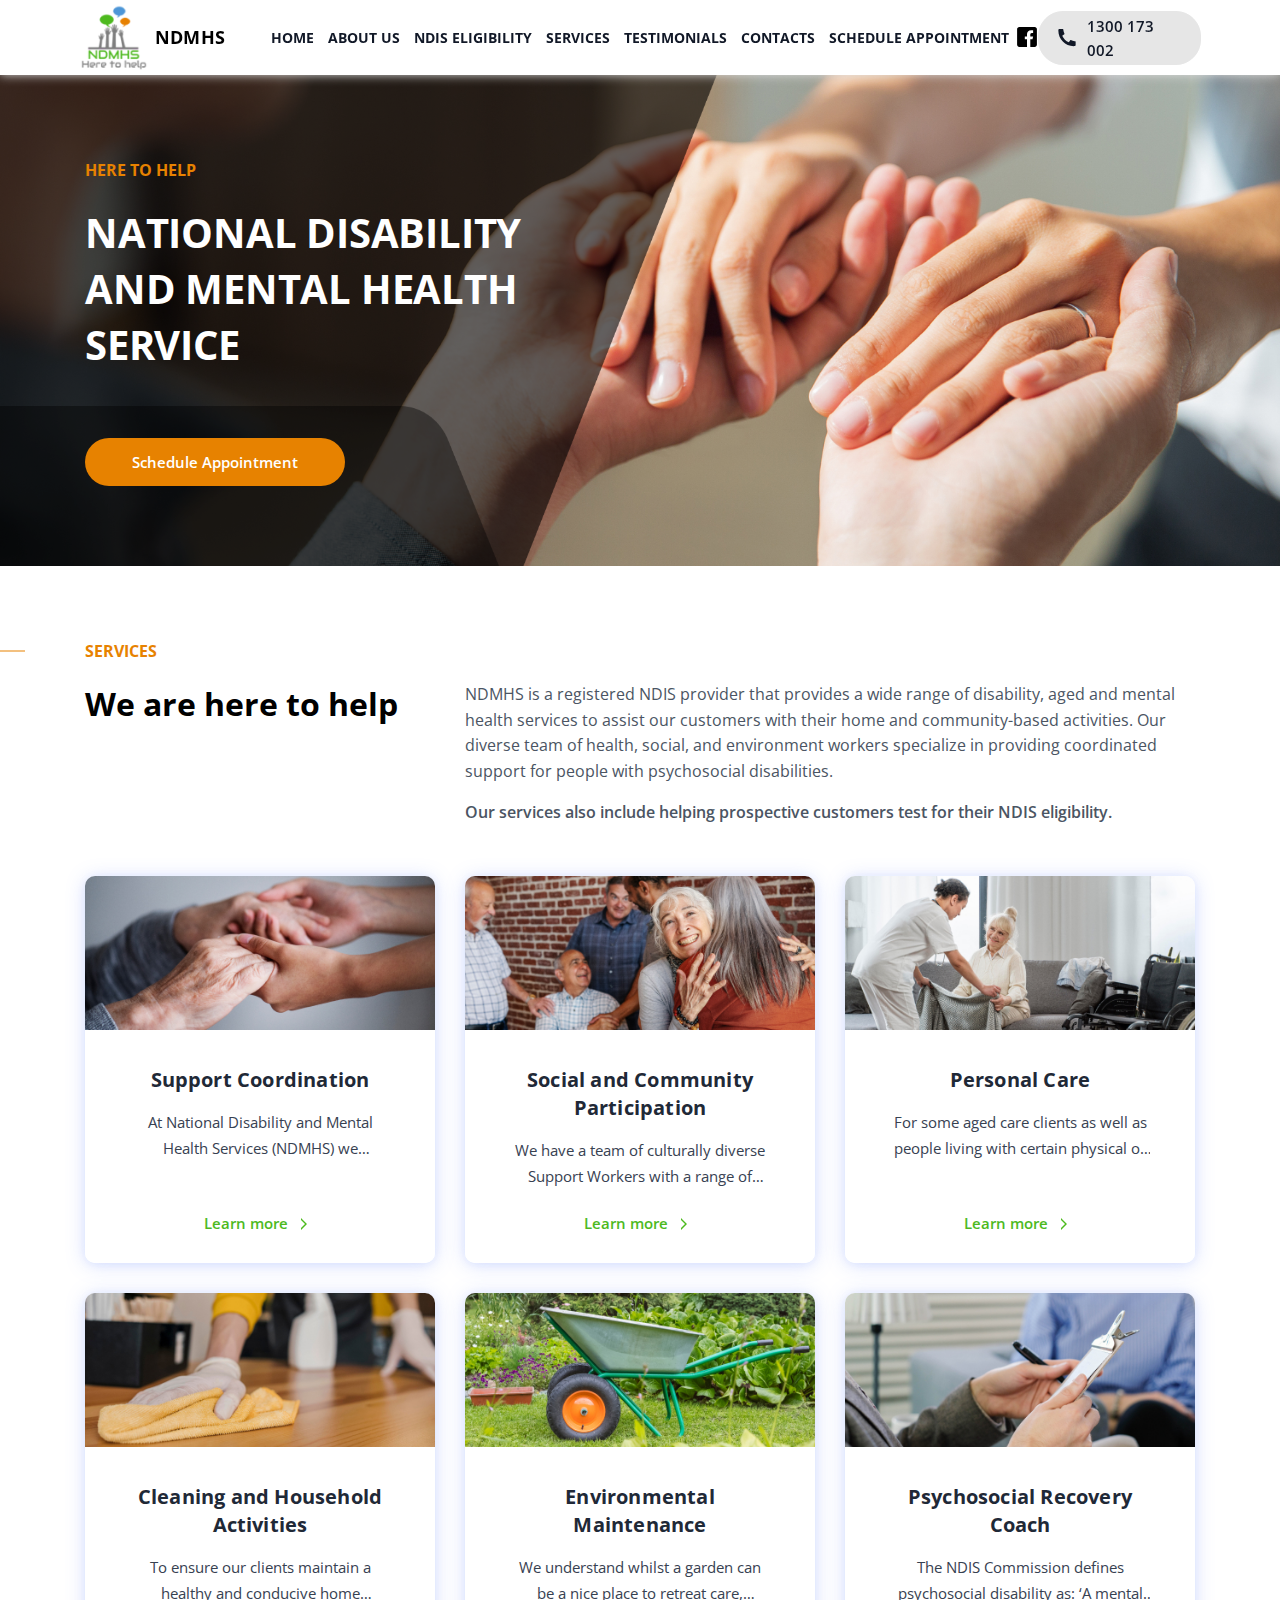
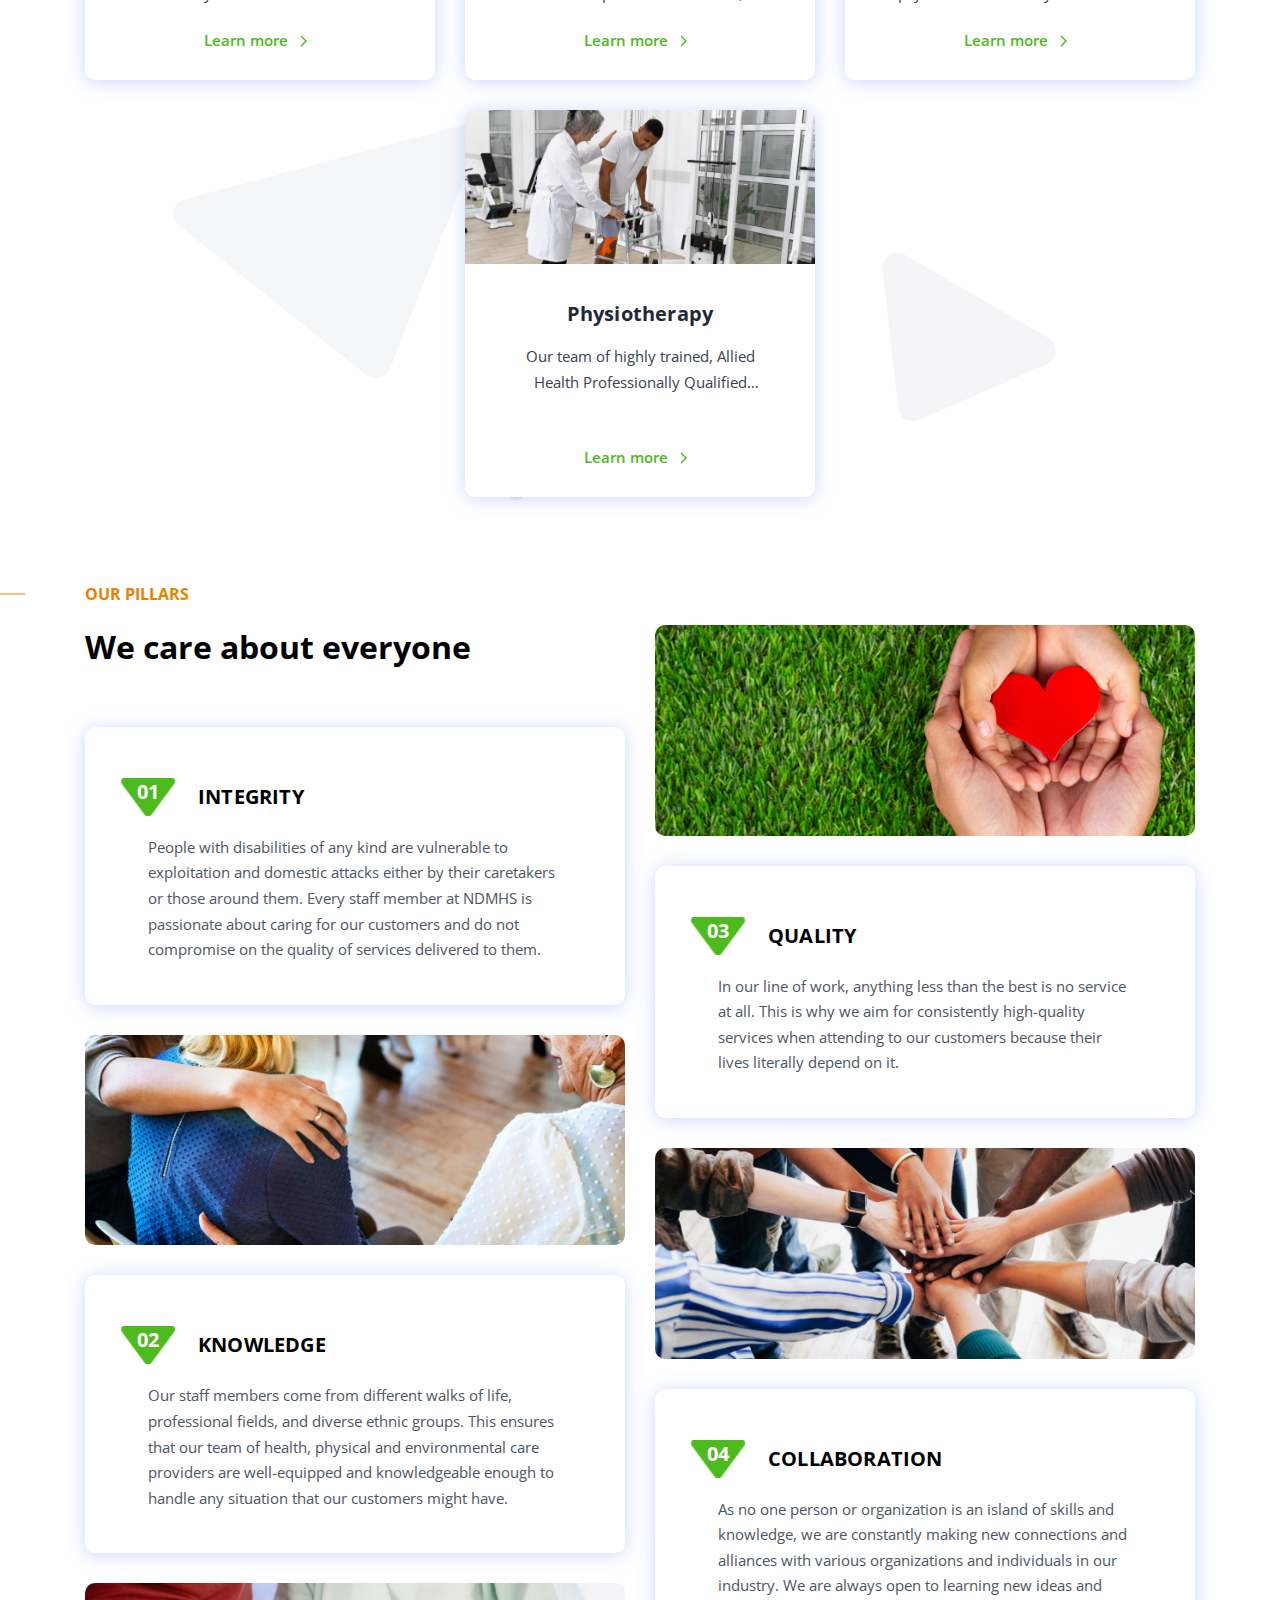
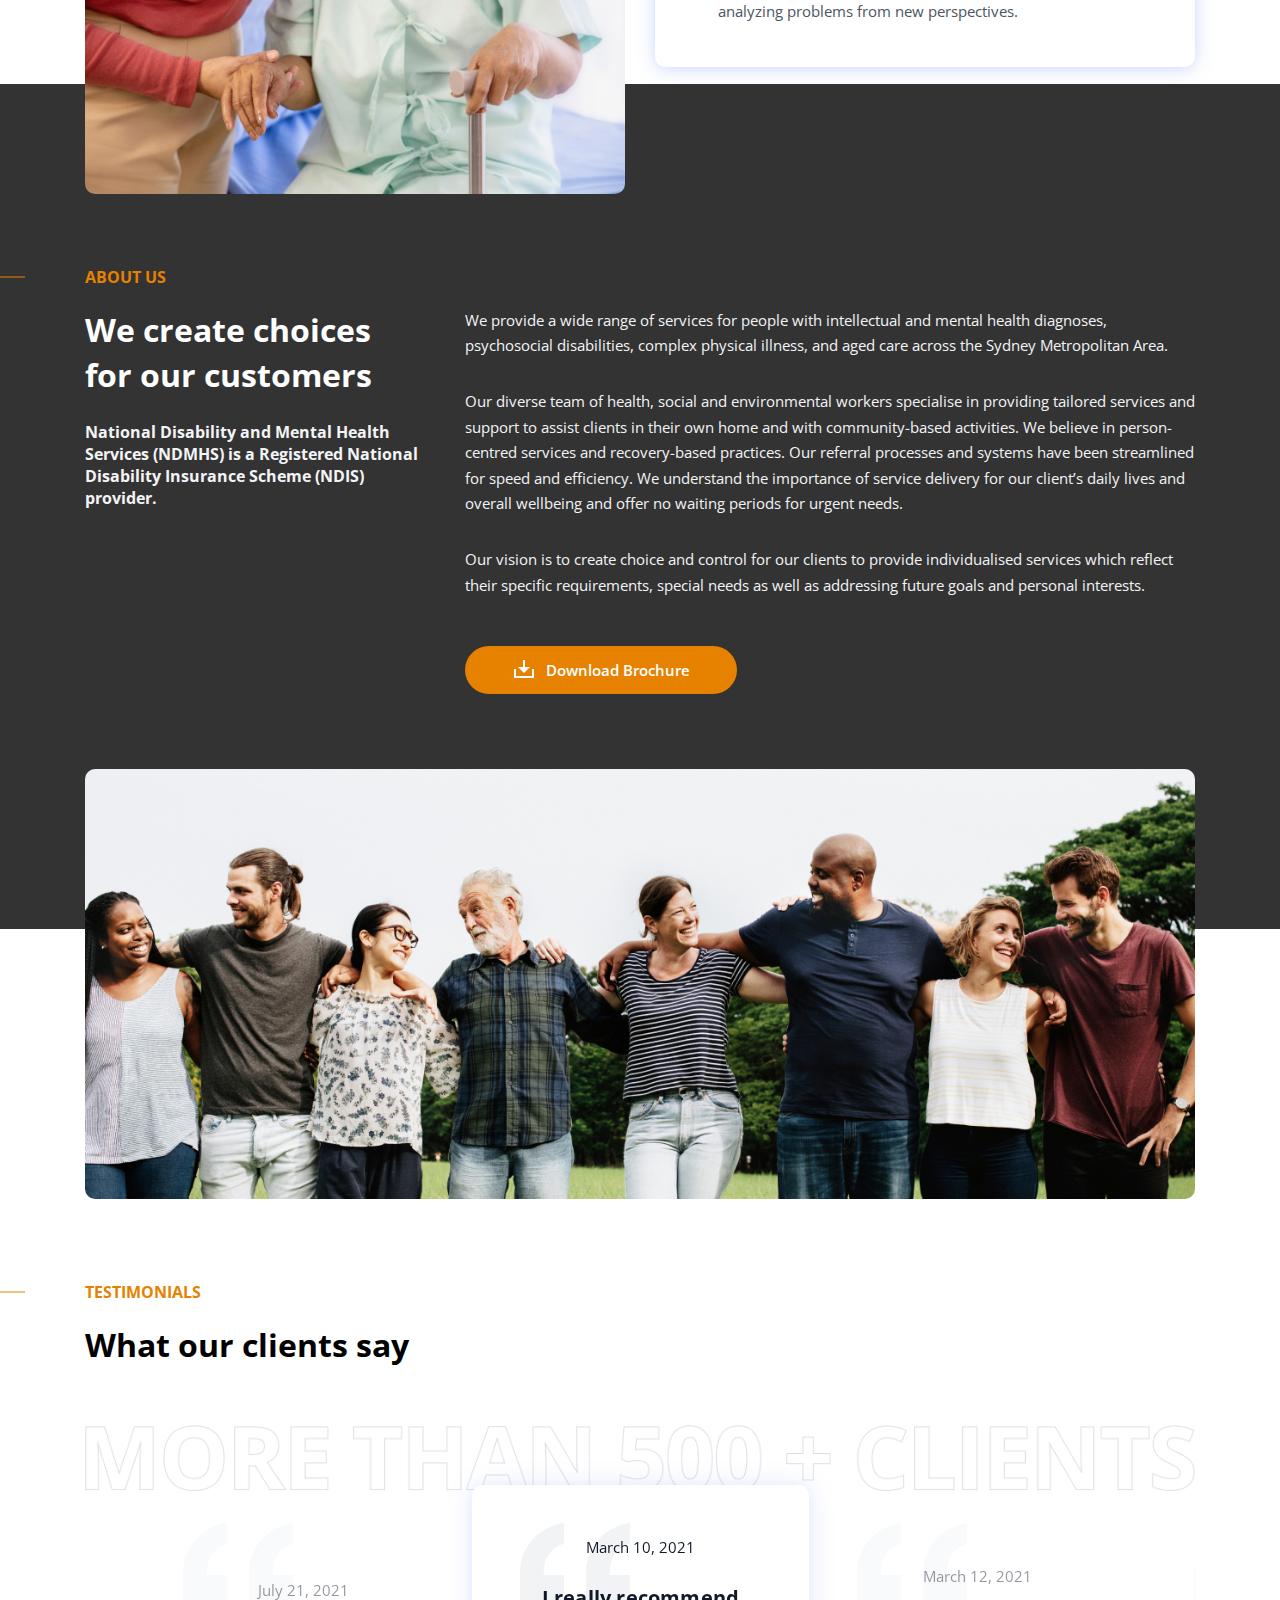
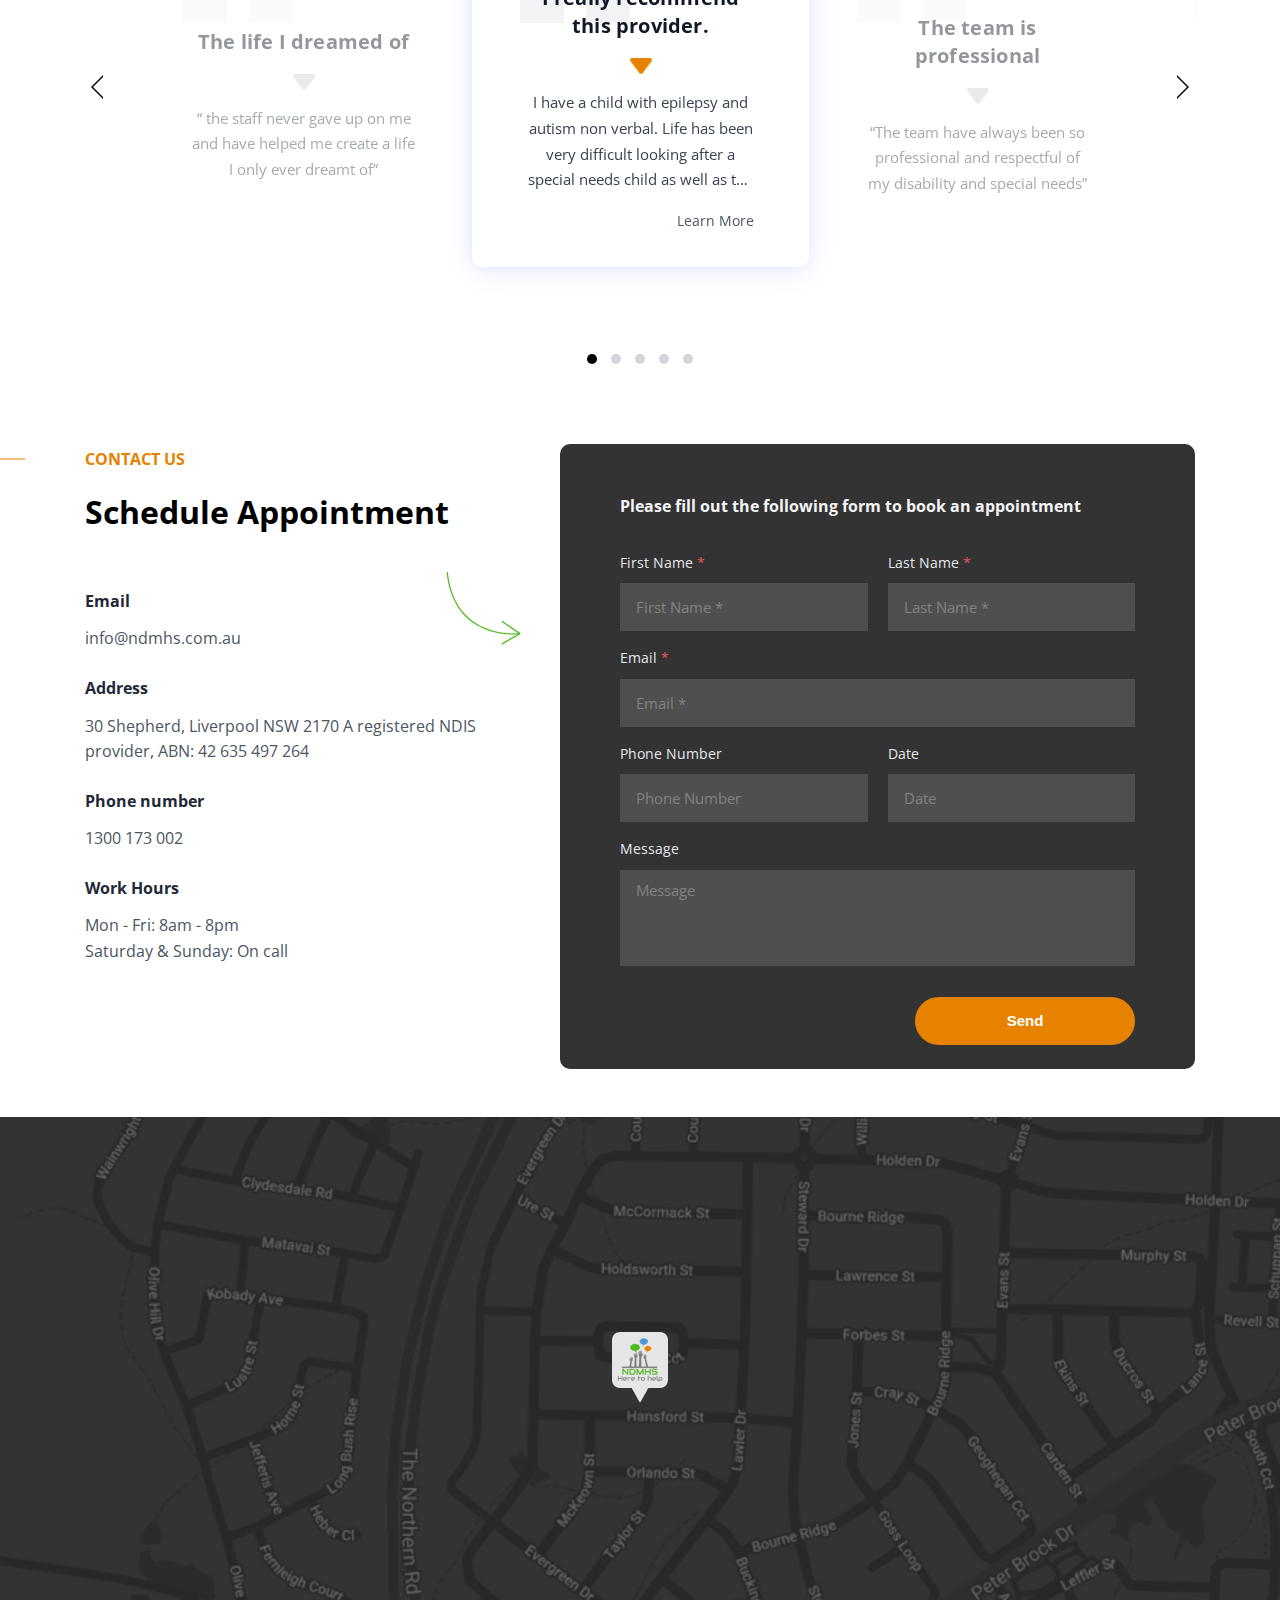
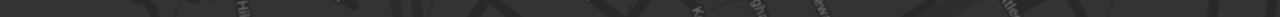
==== index.html @ a3447bc4 "add layout" ====
<!DOCTYPE html>
<html lang="en">

<head>
    <meta charset="UTF-8">
    <meta http-equiv="X-UA-Compatible" content="IE=edge">
    <meta name="viewport" content="width=device-width, initial-scale=1.0">
    <title>Main</title>

    <link rel="stylesheet" href="css/lib/bootstrap-grid.min.css">
    <link rel="stylesheet" href="css/lib/slick.css">
    <link rel="stylesheet" href="css/bundle.css">
</head>

<body>
    <div class="pagewrapper" id="home">
        <header class="header" id="header">
            <div class="header__content">
                <div class="header__logo">
                    <a href="index.html"><img src="img/logo.png" alt="logo">NDMHS</a>
                </div>
                <div class="header__nav">
                    <div class="header__nav-wrapcont">
                        <ul>
                            <li><a href="#home">Home</a></li>
                            <li><a href="#aboutus">About us</a></li>
                            <li class="pagelink"><a href="eligibility.html">NDIS Eligibility</a></li>
                            <li><a href="#services">Services</a></li>
                            <li><a href="#testimonials">Testimonials</a></li>
                            <li><a href="#contacts">Contacts</a></li>
                            <li><a href="#contactform">Schedule Appointment</a></li>
                        </ul>
                        <div class="header__contacts">
                            <a class="header__contacts-fb" href="#" target="_blank"><img src="img/svg/facebook.svg"
                                    alt="facebook"></a>
                            <a class="header__contacts-tel" href="tel:0483044703">
                                0483044703
                            </a>
                        </div>
                    </div>
                </div>
                <div class="header__contacts">
                    <a class="header__contacts-fb" href="https://www.facebook.com/ndmhs.com.au" target="_blank"><img
                            src="img/svg/facebook.svg" alt="facebook"></a>
                    <a class="header__contacts-tel" href="tel:1300173002">
                        1300 173 002
                    </a>
                </div>
                <div class="burger">
                    <img src="img/svg/burger.svg" alt="menu">
                    <img class="hide" src="img/svg/close.svg" alt="menu">
                </div>
            </div>
        </header>

        <main class="main">
            <section class="mainscreen">
                <div class="container">
                    <div class="mainscreen__content">
                        <p class="mainscreen__subtitle">Here to help</p>
                        <h1 class="mainscreen__title">
                            NATIONAL DISABILITY
                            AND MENTAL HEALTH SERVICE
                        </h1>
                        <a href="#contactform" class="orange-btn scrollbtn">Schedule Appointment</a>
                    </div>
                </div>
                <img class="mainscreen__bg" src="img/mainpic.jpg" alt="image">
            </section>

            <section class="services" id="services">
                <div class="container">
                    <p class="section-subtitle">Services</p>
                    <div class="services__header">
                        <div class="row">
                            <div class="col-lg-4">
                                <h3>We are here to help</h3>
                            </div>
                            <div class="col-lg-8">
                                <div class="services__header-descr">
                                    <p>
                                        NDMHS is a registered NDIS provider that provides a wide range of disability,
                                        aged and mental health services to assist our customers with their home and
                                        community-based activities. Our diverse team of health, social, and environment
                                        workers specialize in providing coordinated support for people with psychosocial
                                        disabilities.
                                    </p>
                                    <p>
                                        <b>
                                            Our services also include helping prospective customers test for their NDIS
                                            eligibility.
                                        </b>
                                    </p>
                                </div>
                            </div>
                        </div>
                    </div>
                    <div class="services__body">
                        <div class="row justify-content-center">
                            <div class="col-lg-4 col-md-6">
                                <a href="#">
                                    <div class="services__service servicebox">
                                        <div class="servicebox__img _ibg">
                                            <img src="img/service1.jpg" alt="Support Coordination">
                                        </div>
                                        <div class="servicebox__body">
                                            <div class="servicebox__textblock">
                                                <p class="servicebox__title">Support Coordination</p>
                                                <p class="servicebox__descr">
                                                    At National Disability and Mental Health Services (NDMHS) we
                                                    understand the ...
                                                </p>
                                            </div>
                                            <span class="servicebox__link">Learn more</span>
                                        </div>
                                    </div>
                                </a>
                            </div>
                            <div class="col-lg-4 col-md-6">
                                <a href="#">
                                    <div class="services__service servicebox">
                                        <div class="servicebox__img _ibg">
                                            <img src="img/service2.jpg" alt="Social and Community Participation">
                                        </div>
                                        <div class="servicebox__body">
                                            <div class="servicebox__textblock">
                                                <p class="servicebox__title">Social and Community Participation</p>
                                                <p class="servicebox__descr">
                                                    We have a team of culturally diverse Support Workers with a range of
                                                    professional ...
                                                </p>
                                            </div>
                                            <span class="servicebox__link">Learn more</span>
                                        </div>
                                    </div>
                                </a>
                            </div>
                            <div class="col-lg-4 col-md-6">
                                <a href="#">
                                    <div class="services__service servicebox">
                                        <div class="servicebox__img _ibg">
                                            <img src="img/service4.jpg" alt="Psychosocial Recovery Coach">
                                        </div>
                                        <div class="servicebox__body">
                                            <div class="servicebox__textblock">
                                                <p class="servicebox__title">Personal Care</p>
                                                <p class="servicebox__descr">
                                                    For some aged care clients as well as people living with certain
                                                    physical or mental ...
                                                </p>
                                            </div>
                                            <span class="servicebox__link">Learn more</span>
                                        </div>
                                    </div>
                                </a>
                            </div>
                            <div class="col-lg-4 col-md-6">
                                <a href="#">
                                    <div class="services__service servicebox">
                                        <div class="servicebox__img _ibg">
                                            <img src="img/service5.jpg" alt="Personal Care">
                                        </div>
                                        <div class="servicebox__body">
                                            <div class="servicebox__textblock">
                                                <p class="servicebox__title">Cleaning and Household Activities</p>
                                                <p class="servicebox__descr">
                                                    To ensure our clients maintain a healthy and conducive home
                                                    environment, our team of ...
                                                </p>
                                            </div>
                                            <span class="servicebox__link">Learn more</span>
                                        </div>
                                    </div>
                                </a>
                            </div>
                            <div class="col-lg-4 col-md-6">
                                <a href="#">
                                    <div class="services__service servicebox">
                                        <div class="servicebox__img _ibg">
                                            <img src="img/service6.jpg" alt="Cleaning and Household Activities">
                                        </div>
                                        <div class="servicebox__body">
                                            <div class="servicebox__textblock">
                                                <p class="servicebox__title">Environmental Maintenance</p>
                                                <p class="servicebox__descr">
                                                    We understand whilst a garden can be a nice place to retreat care,
                                                    maintenance and ...
                                                </p>
                                            </div>
                                            <span class="servicebox__link">Learn more</span>
                                        </div>
                                    </div>
                                </a>
                            </div>
                            <div class="col-lg-4 col-md-6">
                                <a href="#">
                                    <div class="services__service servicebox">
                                        <div class="servicebox__img _ibg">
                                            <img src="img/service3.jpg" alt="Environmental Maintenance">
                                        </div>
                                        <div class="servicebox__body">
                                            <div class="servicebox__textblock">
                                                <p class="servicebox__title">Psychosocial Recovery Coach</p>
                                                <p class="servicebox__descr">
                                                    The NDIS Commission defines psychosocial disability as: ‘A mental
                                                    health issue that ...
                                                </p>
                                            </div>
                                            <span class="servicebox__link">Learn more</span>
                                        </div>
                                    </div>
                                </a>
                            </div>
                            <div class="col-lg-4 col-md-6">
                                <a href="#">
                                    <div class="services__service servicebox">
                                        <div class="servicebox__img _ibg">
                                            <img src="img/service7.jpg" alt="Environmental Maintenance">
                                        </div>
                                        <div class="servicebox__body">
                                            <div class="servicebox__textblock">
                                                <p class="servicebox__title">Physiotherapy</p>
                                                <p class="servicebox__descr">
                                                    Our team of highly trained, Allied Health Professionally Qualified
                                                    Physiotherapists...
                                                </p>
                                            </div>
                                            <span class="servicebox__link">Learn more</span>
                                        </div>
                                    </div>
                                </a>
                            </div>
                        </div>
                    </div>
                </div>
            </section>

            <section class="pillars">
                <div class="container">
                    <p class="section-subtitle">Our Pillars</p>
                    <div class="row">
                        <div class="col-lg-6">

                            <h3>We care about everyone</h3>

                            <div class="pillars__block pillarbox">
                                <div class="pillarbox__descr">
                                    <p class="title"><span>01</span> Integrity</p>
                                    <p class="descr">
                                        People with disabilities of any kind are vulnerable to exploitation and domestic
                                        attacks either by their caretakers or those around them. Every staff member at
                                        NDMHS is passionate about caring for our customers and do not compromise on the
                                        quality of services delivered to them.
                                    </p>
                                </div>
                                <div class="pillarbox__img _ibg">
                                    <img src="img/pillar1.jpg" alt="Integrity">
                                </div>
                            </div>
                            <div class="pillars__block pillarbox">
                                <div class="pillarbox__descr">
                                    <p class="title"><span>02</span> Knowledge</p>
                                    <p class="descr">
                                        Our staff members come from different walks of life, professional fields, and
                                        diverse ethnic groups. This ensures that our team of health, physical and
                                        environmental care providers are well-equipped and knowledgeable enough to
                                        handle any situation that our customers might have.
                                    </p>
                                </div>
                                <div class="pillarbox__img _ibg">
                                    <img src="img/pillar2.jpg" alt="Knowledge">
                                </div>
                            </div>
                        </div>
                        <div class="col-lg-6 reversecol">
                            <div class="pillars__block pillarbox">
                                <div class="pillarbox__descr">
                                    <p class="title"><span>03</span> Quality</p>
                                    <p class="descr">
                                        In our line of work, anything less than the best is no service at all. This is
                                        why we aim for consistently high-quality services when attending to our
                                        customers because their lives literally depend on it.
                                    </p>
                                </div>
                                <div class="pillarbox__img _ibg">
                                    <img src="img/pillar3.jpg" alt="Quality">
                                </div>
                            </div>
                            <div class="pillars__block pillarbox">
                                <div class="pillarbox__descr">
                                    <p class="title"><span>04</span> Collaboration</p>
                                    <p class="descr">
                                        As no one person or organization is an island of skills and knowledge, we are
                                        constantly making new connections and alliances with various organizations and
                                        individuals in our industry. We are always open to learning new ideas and
                                        analyzing problems from new perspectives.
                                    </p>
                                </div>
                                <div class="pillarbox__img _ibg">
                                    <img src="img/pillar4.jpg" alt="Collaboration">
                                </div>
                            </div>
                        </div>
                    </div>
                </div>
            </section>

            <section class="aboutus" id="aboutus">
                <div class="container">
                    <p class="section-subtitle">About Us</p>
                    <div class="row">
                        <div class="col-lg-4 col-md-5">
                            <h3>We create choices<br>
                                for our customers</h3>
                            <div class="aboutus__descr">
                                <p>
                                    National Disability and Mental Health Services (NDMHS) is a Registered National
                                    Disability Insurance Scheme (NDIS) provider.
                                </p>
                            </div>
                        </div>
                        <div class="col-lg-8 col-md-7">
                            <div class="aboutus__content">
                                <p>
                                    We provide a wide range of services for people with intellectual and mental health
                                    diagnoses, psychosocial disabilities, complex physical illness, and aged care across
                                    the Sydney Metropolitan Area.
                                </p>
                                <p>
                                    Our diverse team of health, social and environmental workers specialise in providing
                                    tailored services and support to assist clients in their own home and with
                                    community-based activities. We believe in person-centred services and recovery-based
                                    practices. Our referral processes and systems have been streamlined for speed and
                                    efficiency. We understand the importance of service delivery for our client’s daily
                                    lives and overall wellbeing and offer no waiting periods for urgent needs.
                                </p>
                                <p>
                                    Our vision is to create choice and control for our clients to provide individualised
                                    services which reflect their specific requirements, special needs as well as
                                    addressing future goals and personal interests.
                                </p>
                            </div>
                            <a href="file/NDMHS-BROCHURE-V-1.2.pdf" download="" class="aboutus__link orange-btn">
                                <img src="img/svg/download.svg" alt="download">
                                Download Brochure
                            </a>
                        </div>
                    </div>
                </div>
            </section>

            <div class="imgpage">
                <div class="container">
                    <img src="img/team.jpg" alt="img">
                </div>
            </div>

            <section class="testimonials" id="testimonials">
                <div class="container">
                    <p class="section-subtitle">Testimonials</p>
                    <h3>What our clients say</h3>
                    <div class="testimonials-sliderwrapp">
                        <div class="testimonials-slider">
                            <div>
                                <div class="testimonials__slide" data-target="testim1">
                                    <div class="testimonials__slide-wrap">
                                        <p class="testimonials__slide-date">March 10, 2021</p>
                                        <p class="testimonials__slide-title">I really recommend this provider.</p>
                                        <div class="descrwrap">
                                            <p class="descr">
                                                I have a child with epilepsy and autism non verbal. Life has been very
                                                difficult looking after a special needs child as well as the family and
                                                managing NDIS until I got help from S***** who became my coordinator. He
                                                has been my coordinator for a year now and has been a great help
                                                liaising with NDIS listening in and giving feedback for a new plan,
                                                planning my budget and ordering nappies every fortnight. Since lockdown
                                                my daughter has been stuck at home screaming a lot. S***** has also
                                                helped my daughter get IPad so that she can do some home learning. If I
                                                have any problems all I have to do is call S***** and he will take over
                                                to fix any problems that comes across. I really recommend this provider.
                                                They will go above and beyond to help you and your family.
                                            </p>
                                            <p class="learnmorespan"><span>Learn More</span></p>
                                        </div>
                                    </div>
                                </div>
                            </div>
                            <div>
                                <div class="testimonials__slide">
                                    <div class="testimonials__slide-wrap">
                                        <p class="testimonials__slide-date">March 12, 2021</p>
                                        <p class="testimonials__slide-title">The team is professional</p>
                                        <div class="descrwrap">
                                            <p class="descr">
                                                “The team have always been so professional and respectful of my
                                                disability
                                                and
                                                special needs”
                                            </p>
                                        </div>
                                    </div>
                                </div>
                            </div>

                            <div>
                                <div class="testimonials__slide">
                                    <div class="testimonials__slide-wrap">
                                        <p class="testimonials__slide-date">April 11, 2021</p>
                                        <p class="testimonials__slide-title">They gave me choice in the services</p>
                                        <div class="descrwrap">
                                            <p class="descr">
                                                “They gave me choice in the services I received and asked what I wanted
                                                rather than telling me what I needed…”
                                            </p>
                                        </div>
                                    </div>
                                </div>
                            </div>
                            <div>
                                <div class="testimonials__slide">
                                    <div class="testimonials__slide-wrap">
                                        <p class="testimonials__slide-date">April 16, 2021</p>
                                        <p class="testimonials__slide-title">Professionalism at its best</p>
                                        <div class="descrwrap">
                                            <p class="descr">
                                                1.Professionalism at its best.<br>
                                                2 Support Co-ordinators are very kind, and care about offering the right
                                                needs of the client.<br>
                                                3. Exceptional Communication skills, along with a great sense of humour.
                                            </p>
                                        </div>
                                    </div>
                                </div>
                            </div>
                            <div>
                                <div class="testimonials__slide">
                                    <div class="testimonials__slide-wrap">
                                        <p class="testimonials__slide-date">July 21, 2021</p>
                                        <p class="testimonials__slide-title">The life I dreamed of</p>
                                        <div class="descrwrap">
                                            <p class="descr">
                                                “ the staff never gave up on me and have helped me create a life I only
                                                ever
                                                dreamt of”

                                            </p>
                                        </div>
                                    </div>
                                </div>
                            </div>
                        </div>
                    </div>
                </div>
            </section>

            <section class="contactus" id="contacts">
                <div class="container">
                    <div class="row">
                        <div class="col-lg-5">
                            <p class="section-subtitle">Contact Us</p>
                            <h3>Schedule Appointment</h3>
                            <div class="contactus__info info-contacts">
                                <div class="info-contacts__box">
                                    <p class="title">Email</p>
                                    <div class="descr">
                                        <a href="mailto:info@ndmhs.com.au">info@ndmhs.com.au</a>
                                    </div>
                                </div>
                                <div class="info-contacts__box">
                                    <p class="title">Address</p>
                                    <div class="descr">
                                        <p>
                                            30 Shepherd, Liverpool NSW 2170
                                            A registered NDIS provider, ABN: 42 635 497 264
                                        </p>
                                    </div>
                                </div>
                                <div class="info-contacts__box">
                                    <p class="title">Phone number</p>
                                    <div class="descr">
                                        <a href="tel:1300173002">1300 173 002</a>
                                    </div>
                                </div>
                                <div class="info-contacts__box">
                                    <p class="title">Work Hours</p>
                                    <div class="descr">
                                        <ul>
                                            <li>Mon - Fri: 8am - 8pm</li>
                                            <li>Saturday & Sunday: On call</li>
                                        </ul>
                                    </div>
                                </div>
                            </div>
                        </div>
                        <div class="col-lg-7">
                            <form action="#" class="contactus__form form-contact" id="contactform">
                                <p>Please fill out the following form to book an appointment</p>
                                <div class="form-contact__inpfield">
                                    <div class="form-contact__inputbox">
                                        <label for="fname">First Name <span>*</span></label>
                                        <input type="text" placeholder="First Name *" id="fname">
                                    </div>
                                    <div class="form-contact__inputbox">
                                        <label for="lname">Last Name <span>*</span></label>
                                        <input type="text" placeholder="Last Name *" id="lname">
                                    </div>
                                </div>
                                <div class="form-contact__inpfield">
                                    <div class="form-contact__inputbox">
                                        <label for="email">Email <span>*</span></label>
                                        <input type="email" placeholder="Email *" id="email">
                                    </div>
                                </div>
                                <div class="form-contact__inpfield">
                                    <div class="form-contact__inputbox">
                                        <label for="tel">Phone Number</label>
                                        <input type="text" placeholder="Phone Number" id="tel">
                                    </div>
                                    <div class="form-contact__inputbox">
                                        <label for="date">Date</label>
                                        <input type="text" placeholder="Date" id="date">
                                    </div>
                                </div>
                                <div class="form-contact__inpfield">
                                    <div class="form-contact__inputbox">
                                        <label for="message">Message</label>
                                        <textarea placeholder="Message" id="message"></textarea>
                                    </div>
                                </div>
                                <div class="form-contact__submitbtn">
                                    <input type="submit" class="orange-btn" value="Send">
                                </div>

                            </form>
                        </div>
                    </div>
                </div>
            </section>

            <div class="mapsection">
                <a href="#" target="_blank">
                    <img src="img/mapimg.jpg" alt="map">
                </a>
            </div>



        </main>

    </div>



    <div class="modalbackdrop" id="testim1">
        <div class="modalbackdropbg"></div>
        <div class="modalwrap">
            <span class="clolsemodal"><img src="img/svg/close.svg" alt="close"></span>
            <div class="modal-testimonial">
                <p class="title">I really recommend this provider.</p>
                <div class="descr">
                    <p>

                        I have a child with epilepsy and autism non verbal. Life has been very
                        difficult looking after a special needs child as well as the family and
                        managing NDIS until I got help from S***** who became my coordinator. He
                        has been my coordinator for a year now and has been a great help
                        liaising with NDIS listening in and giving feedback for a new plan,
                        planning my budget and ordering nappies every fortnight. Since lockdown
                        my daughter has been stuck at home screaming a lot. S***** has also
                        helped my daughter get IPad so that she can do some home learning. If I
                        have any problems all I have to do is call S***** and he will take over
                        to fix any problems that comes across. I really recommend this provider.
                        They will go above and beyond to help you and your family.

                    </p>

                </div>
            </div>
        </div>
    </div>



    <script src="js/lib/jquery.js"></script>
    <script src="js/lib/input-mask.js"></script>
    <script src="js/lib/slick.min.js"></script>
    <script src="js/common.js"></script>
</body>

</html>
---- css/bundle.css ----
@import url("https://fonts.googleapis.com/css2?family=Open+Sans:wght@300;400;600;700;800&display=swap");.header{position:fixed;left:0;top:0;width:100%;z-index:50;height:104px;display:-webkit-box;display:-ms-flexbox;display:flex;-webkit-box-align:center;-ms-flex-align:center;align-items:center;background:#fff;padding:0 79px;-webkit-box-shadow:0 0 10px #dcdcdc;box-shadow:0 0 10px #dcdcdc}.header .header__content{display:-webkit-box;display:-ms-flexbox;display:flex;-webkit-box-align:center;-ms-flex-align:center;align-items:center;width:100%}.header__logo{-webkit-box-flex:0;-ms-flex:0 0 210px;flex:0 0 210px;max-width:210px;width:100%}.header__logo a{display:-webkit-box;display:-ms-flexbox;display:flex;-webkit-box-align:center;-ms-flex-align:center;align-items:center;text-transform:uppercase;color:#000;letter-spacing:0.01em;font-weight:bold;font-size:20px;line-height:140%}.header__logo img{max-width:100%;margin-right:14px}.header__nav{-webkit-box-flex:0;-ms-flex:0 0 calc(100% - 420px);flex:0 0 calc(100% - 420px);max-width:calc(100% - 420px);width:100%}.header__nav ul{text-align:center}.header__nav ul li{margin-right:30px;display:inline-block;vertical-align:middle}.header__nav ul li:last-child{margin-right:0}.header__nav ul li a{text-transform:uppercase;color:#111827;font-weight:bold;font-size:15px;line-height:150%;-webkit-transition:0.3s;transition:0.3s}.header__nav ul li a:hover{color:#E78200}.header__contacts{-webkit-box-flex:0;-ms-flex:0 0 210px;flex:0 0 210px;max-width:210px;width:100%;display:-webkit-box;display:-ms-flexbox;display:flex;-webkit-box-align:center;-ms-flex-align:center;align-items:center;-webkit-box-pack:justify;-ms-flex-pack:justify;justify-content:space-between;align-items:center}.header__contacts-fb{-webkit-transition:0.3s;transition:0.3s}.header__contacts-fb:hover{opacity:0.5}.header__contacts-fb img{width:22px;vertical-align:text-top}.header__contacts-tel{min-height:40px;display:-webkit-box;display:-ms-flexbox;display:flex;padding:2px 18px 2px 48px;color:#111827;font-weight:600;font-size:15px;line-height:160%;background:#E6E6E6;border:1px solid #E6E6E6;border-radius:25px;-webkit-box-align:center;-ms-flex-align:center;align-items:center;position:relative;-webkit-transition:0.3s;transition:0.3s}.header__contacts-tel:hover{background:#fff}.header__contacts-tel:after{content:"";display:inline-block;width:24px;height:24px;background:url("../img/svg/tel.svg") no-repeat center/100%;position:absolute;left:16px;top:50%;-webkit-transform:translateY(-50%);transform:translateY(-50%)}.burger{display:none}.header__nav-wrapcont .header__contacts{display:none}body,html{height:100%}body{margin:0;color:#4B5563;font-size:16px;line-height:160%;font-family:"Open Sans",sans-serif}.pagewrapper{min-height:100%;display:-webkit-box;display:-ms-flexbox;display:flex;-webkit-box-orient:vertical;-webkit-box-direction:normal;-ms-flex-direction:column;flex-direction:column;overflow:hidden}.main{-webkit-box-flex:1;-ms-flex:1 1 auto;flex:1 1 auto;padding-top:104px}ul{list-style-type:none;padding:0;margin:0}a{text-decoration:none}h1,h2,h3,h4,h5,h6{margin-top:0}h1{font-weight:bold;font-size:48px;letter-spacing:-0.005em;line-height:140%}h3{font-weight:bold;font-size:36px;line-height:140%;color:#000000}.orange-btn{display:-webkit-inline-box;display:-ms-inline-flexbox;display:inline-flex;min-height:48px;padding:2px 47px;background:#e78200;border-radius:25px;color:#fff;font-weight:600;font-size:15px;line-height:160%;-webkit-box-align:center;-ms-flex-align:center;align-items:center;cursor:pointer}.orange-btn:hover{animation:pulse 2s infinite;-webkit-animation:pulse 2s infinite}@-webkit-keyframes pulse{0%{-webkit-box-shadow:0 0 0 0 rgba(231,130,0,0.5)}70%{-webkit-box-shadow:0 0 0 20px rgba(231,130,0,0)}to{-webkit-box-shadow:0 0 0 0 rgba(231,130,0,0.5)}}@keyframes pulse{0%{-webkit-box-shadow:0 0 0 0 rgba(231,130,0,0.5)}70%{-webkit-box-shadow:0 0 0 20px rgba(231,130,0,0)}to{-webkit-box-shadow:0 0 0 0 rgba(231,130,0,0.5)}}p{margin-top:0}._ibg{position:relative;overflow:hidden}._ibg img{width:100%;height:100%;-o-object-fit:cover;object-fit:cover;-o-object-position:50% 50%;object-position:50% 50%;position:absolute}.mainscreen{position:relative;padding:125px 0}.mainscreen .container{position:relative;z-index:2}.mainscreen__content{max-width:550px}.mainscreen__content .mainscreen__subtitle{margin-bottom:36px;text-transform:uppercase;color:#E78200;font-weight:bold;font-size:16px;line-height:30px}.mainscreen__content .mainscreen__title{color:#fff;margin-bottom:115px}.mainscreen__bg{position:absolute;left:0;top:0;-o-object-fit:cover;object-fit:cover;-o-object-position:50% 50%;object-position:50% 50%;width:100%;height:100%}.mainscreen:after,.mainscreen:before{content:"";display:inline-block}.mainscreen:after{background:url("../img/mainpic-fig1.png");width:56%;height:100%;position:absolute;left:0;top:0;background-position:right top;background-repeat:no-repeat;background-size:100% 100%}.mainscreen:before{background:url("../img/mainpic-fig2.png");height:228px;width:43%;position:absolute;left:0;bottom:0;background-position:right top;background-repeat:no-repeat;background-size:100% 100%;z-index:2}.mainscreen__fig1{position:absolute;left:0;top:0;height:100%}.mainscreen__fig2{position:absolute;left:0;bottom:0}.services{padding:98px 0 12px 0}.section-subtitle{position:relative;text-transform:uppercase;color:#E78200;font-weight:bold;font-size:16px;line-height:30px}.section-subtitle:after{content:"";display:inline-block;width:176px;height:1px;background:#E78200;position:absolute;right:calc(100% + 60px);top:50%;-webkit-transform:translateY(-50%);transform:translateY(-50%)}.services__header{margin-bottom:42px}.services__header h3{margin:0}.services__header .services__header-descr p:last-child{margin-bottom:0}.servicebox__img{position:relative;display:block;width:100%;padding:0;overflow:hidden;padding-bottom:44%}.servicebox__body{text-align:center;padding:36px 45px 26px;min-height:233px}.servicebox__body .servicebox__title{margin-bottom:16px;color:#1F2937;letter-spacing:0.01em;font-weight:bold;font-size:20px;line-height:140%}.servicebox__body .servicebox__descr{margin-bottom:24px;color:#374151;font-size:15px;display:-webkit-box;-webkit-line-clamp:2;-webkit-box-orient:vertical;overflow:hidden}.servicebox__body .servicebox__link{color:#4DBA1E;position:relative;font-weight:600;font-size:15px;padding-right:28px;background:url("../img/svg/green-arrow.svg") no-repeat center right/24px}.services__service{margin-top:30px;overflow:hidden;border-radius:10px;-webkit-box-shadow:0px 1px 8px rgba(104,133,251,0.02),0px 1px 10px rgba(104,133,251,0.06),0px 2px 19px rgba(104,133,251,0.27);box-shadow:0px 1px 8px rgba(104,133,251,0.02),0px 1px 10px rgba(104,133,251,0.06),0px 2px 19px rgba(104,133,251,0.27)}.servicebox__textblock{height:145px;display:-webkit-box;display:-ms-flexbox;display:flex;-webkit-box-orient:vertical;-webkit-box-direction:normal;-ms-flex-direction:column;flex-direction:column;overflow:hidden}.servicebox .servicebox__img:after{content:"";display:block;height:4px;width:0;-webkit-transition:1s;transition:1s;-webkit-animation-timing-function:ease-in-out;animation-timing-function:ease-in-out;background:#4dba1e;position:absolute;left:0;right:0;margin:0 auto;bottom:0}.servicebox:hover .servicebox__img:after{width:100%}.services .row .col-lg-4:nth-child(2n) .servicebox__img:after{background:#e78200}.pillars{padding:98px 0 0 0;position:relative;z-index:2}.pillars__row{display:-ms-grid;display:grid;-ms-grid-columns:50% 50%;grid-template-columns:50% 50%}.pillarbox__img{padding-bottom:39%}.pillars h3{margin-bottom:57px}.pillarbox{margin-bottom:30px;display:-webkit-box;display:-ms-flexbox;display:flex;-webkit-box-orient:vertical;-webkit-box-direction:normal;-ms-flex-direction:column;flex-direction:column}.pillarbox:last-child{margin-bottom:0}.pillarbox__descr{border-radius:10px;-webkit-box-shadow:0px 1px 8px rgba(104,133,251,0.02),0px 1px 10px rgba(104,133,251,0.06),0px 2px 19px rgba(104,133,251,0.27);box-shadow:0px 1px 8px rgba(104,133,251,0.02),0px 1px 10px rgba(104,133,251,0.06),0px 2px 19px rgba(104,133,251,0.27);margin-bottom:30px;padding:56px 63px 42px}.pillarbox__descr .title{letter-spacing:0.01em;text-transform:uppercase;color:#000000;font-weight:bold;font-size:20px;line-height:140%;position:relative;padding-left:50px;margin-bottom:24px}.pillarbox__descr .title span{display:-webkit-box;display:-ms-flexbox;display:flex;-webkit-box-pack:center;-ms-flex-pack:center;justify-content:center;width:56px;height:38px;background:url("../img/triagle-green.png") no-repeat center/100%;position:absolute;left:-28px;top:50%;-webkit-transform:translateY(-50%);transform:translateY(-50%);color:#fff}.pillarbox__descr .descr{margin:0;font-size:15px}.pillarbox__img{overflow:hidden;border-radius:10px}.reversecol .pillarbox{-webkit-box-orient:vertical;-webkit-box-direction:reverse;-ms-flex-direction:column-reverse;flex-direction:column-reverse}.reversecol .pillarbox .pillarbox__descr{margin-bottom:0}.reversecol .pillarbox .pillarbox__img{margin-bottom:30px}.aboutus h3{color:#fff;position:relative;z-index:1;margin-bottom:24px}.aboutus{background:#333333;padding:208px 0 265px 0;margin-top:-110px}.aboutus__descr{margin-bottom:28px}.aboutus__descr p{color:#F3F4F6;font-weight:bold;line-height:22px}.aboutus__descr p:last-child{margin-bottom:0}.aboutus__content p{color:#F3F4F6;font-size:15px;margin-bottom:30px}.aboutus__content p:last-child{margin-bottom:0}.imgpage{margin-top:-160px;overflow:hidden}.imgpage img{width:100%;border-radius:10px}.contactus{padding:120px 0 48px}.contactus h3{margin-bottom:54px}.info-contacts__box{margin-bottom:24px}.info-contacts__box:last-child{margin-bottom:24px}.info-contacts__box .title{margin-bottom:12px;color:#1F2937;font-weight:bold;font-size:16px}.info-contacts__box .descr{color:#4B5563}.info-contacts__box .descr a{color:inherit}.form-contact{padding:58px 80px 24px;background:#333333;border-radius:10px}.form-contact p{color:#F3F4F6;font-weight:bold;margin-bottom:30px}.form-contact__inpfield{margin-bottom:14px;margin-left:-10px;margin-right:-10px;display:-webkit-box;display:-ms-flexbox;display:flex}.form-contact__inpfield .form-contact__inputbox{padding-left:10px;padding-right:10px;-ms-flex-preferred-size:0;flex-basis:0;-ms-flex-positive:1;-webkit-box-flex:1;flex-grow:1;max-width:100%}.form-contact__inpfield .form-contact__inputbox label{display:block;margin-bottom:8px;color:#E5E7EB;font-size:14px}.form-contact__inpfield .form-contact__inputbox label span{color:#EB5757}.form-contact__inpfield .form-contact__inputbox input,.form-contact__inpfield .form-contact__inputbox textarea{font-family:"Open Sans",sans-serif;background:#4F4F4F;padding-left:16px;color:#fff;font-size:15px;min-height:48px;border:none;outline:none;width:100%}.form-contact__inpfield .form-contact__inputbox input::-webkit-input-placeholder,.form-contact__inpfield .form-contact__inputbox textarea::-webkit-input-placeholder{color:#828282}.form-contact__inpfield .form-contact__inputbox input::-moz-placeholder,.form-contact__inpfield .form-contact__inputbox textarea::-moz-placeholder{color:#828282}.form-contact__inpfield .form-contact__inputbox input:-ms-input-placeholder,.form-contact__inpfield .form-contact__inputbox textarea:-ms-input-placeholder{color:#828282}.form-contact__inpfield .form-contact__inputbox input::-ms-input-placeholder,.form-contact__inpfield .form-contact__inputbox textarea::-ms-input-placeholder{color:#828282}.form-contact__inpfield .form-contact__inputbox input::placeholder,.form-contact__inpfield .form-contact__inputbox textarea::placeholder{color:#828282}.form-contact__inpfield .form-contact__inputbox textarea{resize:none;height:96px;min-height:initial;padding-top:10px}.form-contact__submitbtn{display:-webkit-box;display:-ms-flexbox;display:flex;-webkit-box-pack:end;-ms-flex-pack:end;justify-content:flex-end;margin-top:24px}.form-contact__submitbtn input{border:none;outline:none;min-width:220px;-webkit-box-pack:center;-ms-flex-pack:center;justify-content:center}.testimonials{padding:120px 0 0 0}.testimonials .slick-slider .slick-track{padding:85px 0 80px}.testimonials__slide{background-color:transparent;padding:50px 55px 20px;text-align:center;background-image:url("../img/quotepic.png");background-repeat:no-repeat;background-position:left 48px top 38px;border-radius:10px}.testimonials__slide-date{margin-bottom:24px;color:#111827;font-size:15px}.testimonials__slide-title{color:#111827;letter-spacing:0.01em;font-weight:bold;font-size:20px;line-height:140%;margin-bottom:50px;display:-webkit-box;-webkit-line-clamp:2;-webkit-box-orient:vertical;overflow:hidden}.testimonials .descrwrap{position:relative}.testimonials .descrwrap:after{content:"";display:inline-block;width:24px;height:16px;background:url("../img/orange-triagle.png") no-repeat center/100%;position:absolute;left:0;right:0;margin:0 auto;top:-32px}.testimonials .descr{color:#374151;font-size:15px}.testimonials .slick-slide.slick-current{opacity:1}.testimonials .slick-arrow{width:24px;height:24px;border:none;padding:0;outline:none;position:absolute;top:50%;-webkit-transform:translateY(-50%);transform:translateY(-50%);z-index:2;cursor:pointer}.testimonials .slick-prev.slick-arrow{background:url("../img/svg/left.svg") no-repeat center/100%;left:0}.testimonials .slick-next.slick-arrow{background:url("../img/svg/right.svg") no-repeat center/100%;right:0}.testimonials .slick-dots{text-align:center}.testimonials .slick-dots li{display:inline-block;vertical-align:middle;margin:0 7px}.testimonials .slick-dots li button{color:transparent;padding:0;border:none;border-radius:50%;background:#D1D5DB;width:10px;height:10px}.testimonials .slick-dots li.slick-active button{background:#000000}.testimonials .slick-slide,.testimonialsermode .slick-slide[aria-hidden=true]:not(.slick-cloned)~.slick-cloned[aria-hidden=true]{opacity:0.45;-webkit-transition:0.5s;transition:0.5s}.testimonials .slick-center,.testimonials .slick-slide[aria-hidden=true]:not([tabindex="-1"])+.slick-cloned[aria-hidden=true]{opacity:1;-webkit-transition:0.5s;transition:0.5s}.testimonials .slick-slide .testimonials__slide,.testimonials .slick-slide[aria-hidden=true]:not(.slick-cloned)~.slick-cloned[aria-hidden=true] .testimonials__slide{background-color:rgba(255,255,255,0);-webkit-box-shadow:0 0 0 #fff;box-shadow:0 0 0 #fff;-webkit-transition:0.5s;transition:0.5s}.testimonials .slick-center .testimonials__slide,.testimonials .slick-slide[aria-hidden=true]:not([tabindex="-1"])+.slick-cloned[aria-hidden=true] .testimonials__slide{background-color:white;-webkit-box-shadow:0px 2px 27px rgba(104,133,251,0.19),0px 0.616661px 9.71283px rgba(104,133,251,0.0584199),0px 0.174541px 7.63443px rgba(104,133,251,0.0181872),0px 0.0442158px 6.11224px rgba(104,133,251,0.0050209),0px 0.00772105px 3.64806px rgba(104,133,251,0.000924836);box-shadow:0px 2px 27px rgba(104,133,251,0.19),0px 0.616661px 9.71283px rgba(104,133,251,0.0584199),0px 0.174541px 7.63443px rgba(104,133,251,0.0181872),0px 0.0442158px 6.11224px rgba(104,133,251,0.0050209),0px 0.00772105px 3.64806px rgba(104,133,251,0.000924836)}.testimonials .slick-slide .testimonials__slide .descrwrap:after,.testimonials .slick-slide[aria-hidden=true]:not(.slick-cloned)~.slick-cloned[aria-hidden=true] .testimonials__slide .descrwrap:after{-webkit-filter:grayscale(1);filter:grayscale(1);opacity:0.4;-webkit-transition:0.5s;transition:0.5s}.testimonials .slick-center .testimonials__slide .descrwrap:after,.testimonials .slick-slide[aria-hidden=true]:not([tabindex="-1"])+.slick-cloned[aria-hidden=true] .testimonials__slide .descrwrap:after{-webkit-filter:grayscale(0);filter:grayscale(0);opacity:1}.testimonials__slide{min-height:376px}.testimonials-sliderwrapp{background:url("../img/textimg.png") no-repeat top 25px center/100% auto}.mapsection{height:500px;position:relative}.mapsection a img{position:absolute;width:100%;height:100%;-o-object-fit:cover;object-fit:cover;-o-object-position:50% 50%;object-position:50% 50%}.hide{display:none}b{font-weight:600}.services{background:url("../img/triaglebg1.png") no-repeat left 18% bottom,url("../img/triaglebg2.png") no-repeat right 21% bottom 3%}.servicebox__body{background-color:#fff}.aboutus .aboutus__link{margin-top:48px}.aboutus .aboutus__link img{margin-right:10px;margin-top:-2px}.contactus__form{position:relative}.contactus__form:after{content:"";display:inline-block;width:96px;height:96px;position:absolute;left:-130px;top:118px;background:url("../img/arrow-form.png") no-repeat center/100%}.header{-webkit-transition:0.5s;transition:0.5s;-webkit-animation-timing-function:ease-in-out;animation-timing-function:ease-in-out}.header.hideheader{-webkit-transform:translateY(-100%);transform:translateY(-100%)}.form-contact__inpfield .form-contact__inputbox input:selected{background:#E78200}.servicebox:hover .servicebox__link{color:#E78200;background:url(../img/svg/orange-arrow.svg) no-repeat center right/24px}.servicebox .servicebox__link{-webkit-transition:0.5s;transition:0.5s}.testimonials__slide{display:-webkit-box;display:-ms-flexbox;display:flex;-webkit-box-align:center;-ms-flex-align:center;align-items:center}.testimonials .descr{display:-webkit-box;-webkit-line-clamp:4;-webkit-box-orient:vertical;overflow:hidden}.modalbackdrop{display:-webkit-box;display:-ms-flexbox;display:flex;position:fixed;-webkit-box-align:center;-ms-flex-align:center;align-items:center;-webkit-box-pack:center;-ms-flex-pack:center;justify-content:center;top:0;left:0;width:100%;height:100vh;z-index:99}.modalbackdrop .modalbackdropbg{position:absolute;left:0;top:0;width:100%;height:100%;background:rgba(0,0,0,0.7)}.modalbackdrop .modalwrap{max-height:90vh;max-width:700px;width:100%;position:relative;overflow:auto}.modal-testimonial{background:#fff;width:100%;padding:30px 40px;border-radius:4px;background-image:url(../img/quotepic.png);background-repeat:no-repeat;background-position:left 40px top 40px}.modal-testimonial .title{color:#111827;letter-spacing:0.01em;font-weight:bold;font-size:22px;line-height:140%;margin-bottom:50px;text-align:center;position:relative}.modal-testimonial .title:after{content:"";display:inline-block;width:24px;height:16px;background:url(../img/orange-triagle.png) no-repeat center/100%;position:absolute;left:0;right:0;margin:0 auto;bottom:-35px}.modal-testimonial .descr{color:#374151;font-size:15px}.clolsemodal{position:absolute;right:15px;top:15px;width:24px;height:24px;display:inline-block;z-index:2;padding:2px;cursor:pointer}.clolsemodal img{width:100%}.modalbackdrop{-webkit-transition:0.5s;transition:0.5s;visibility:hidden;opacity:0}.showpoppup{display:-webkit-box;display:-ms-flexbox;display:flex;visibility:visible;opacity:1}.learnmorespan{text-align:right;font-size:14px;cursor:pointer}.servicessect{padding:72px 0 0 0}.service{border-top:1px solid #E5E7EB}.service:last-child{border-bottom:1px solid #E5E7EB}.service__header{position:relative;padding:50px 0 50px 0}.service__header h3{margin:0;color:#1F2937;padding-right:60px}.service__header .service__closebtn{display:inline-block;width:56px;height:56px;background:url("../img/svg/circle.svg") no-repeat center/100%;position:absolute;right:0;top:50%;-webkit-transform:translateY(-50%);transform:translateY(-50%);display:-webkit-box;display:-ms-flexbox;display:flex;-webkit-box-align:center;-ms-flex-align:center;align-items:center;-webkit-box-pack:center;-ms-flex-pack:center;justify-content:center;cursor:pointer}.service__header .service__closebtn .hide{display:none}.service__description{background:#fff;width:calc(100% - 64px);padding:56px 46px 48px 108px;margin-top:-140px;position:relative;z-index:2;font-size:15px;color:#1F2937}.service__description p{margin-bottom:25px;color:#1F2937}.service__description p:last-child{margin-bottom:0}.service__description b{font-weight:600}.service__description a{color:#1F2937;text-decoration:underline;font-weight:600}.service__description a:hover{text-decoration:none}.service__description ul{margin-bottom:25px}.service__description ul li{position:relative;margin-bottom:4px;padding-left:20px}.service__description ul li:after{content:"";display:inline-block;width:7px;height:10px;position:absolute;left:0;top:8px;background:url("../img/svg/listdot.svg") no-repeat center/100%}.service__description ul li:last-child{margin-bottom:0}.service__bottsesct{padding:34px 46px 72px 108px;text-align:center}.service__bottsesct .orange-btn{padding:12px 27px}.service__linkwrapper{position:relative;display:inline-block}.service__bottsesct-img{position:absolute;right:calc(100% + 28px);bottom:0}.service__body img{width:100%}.textpage{padding:72px 0 0 0;font-size:15px;color:#000}.textpage b{font-weight:bold}.textpage p,.textpage ul{margin-bottom:22px}.textpage h5{margin-bottom:25px;letter-spacing:0.01em;font-weight:bold;font-size:22px;line-height:140%}.textpage ul li{position:relative;padding-left:20px;margin-bottom:14px}.textpage ul li span{font-weight:600}.textpage ul li:after{content:"";width:7px;height:10px;position:absolute;left:0;top:7px;background:url(../img/svg/listdot.svg) no-repeat center/100%}.textpage a{text-decoration:underline;color:#4C96D7}.textpage a:hover{text-decoration:none}body.noscroll{overflow:hidden}@media (min-width:1401px){.container{max-width:1320px}}@media (max-width:1600.8px){.header{height:75px}.main{padding-top:75px}.header__logo a{font-size:18px}.header__logo img{max-height:70px;margin-right:6px}.header__nav ul li{margin-right:24px}.service__header{padding:30px 0 30px 0}.service__header .service__closebtn{width:46px;height:46px}.service__header h3{font-size:26px}.service__description{padding:40px 40px 40px 70px}.service__description p,.service__description ul{margin-bottom:20px}.service__bottsesct{padding:30px 40px 40px 70px}.textpage h5,.textpage p,.textpage ul{margin-bottom:15px}.textpage h5{font-size:20px}}@media (max-width:1400.8px){.header__nav ul li{margin-right:10px}.header__nav ul li a{font-size:14px}.header__contacts,.header__logo{-ms-flex:0 0 185px;-webkit-box-flex:0;flex:0 0 185px;max-width:185px}.header__nav{-ms-flex:0 0 calc(100% - 370px);-webkit-box-flex:0;flex:0 0 calc(100% - 370px);max-width:calc(100% - 370px)}.mainscreen__content{max-width:450px}h1{font-size:40px}.mainscreen__content .mainscreen__subtitle{margin-bottom:20px}.mainscreen{padding:80px 0}.mainscreen:before{height:160px}.mainscreen__content .mainscreen__title{margin-bottom:65px}h3{font-size:32px}.aboutus{padding:178px 0 235px 0}.form-contact{padding:50px 60px 24px}.services__header{margin-bottom:20px}.services{padding:70px 0 12px 0}.contactus,.pillars,.testimonials{padding-top:70px}}@media (max-width:1199.8px){.mainscreen{padding:50px 0}h1{font-size:36px}.mainscreen:before{height:130px}.mainscreen__content{max-width:400px}h3{font-size:28px}.services__header{margin-bottom:10px}.servicebox__body .servicebox__title{font-size:18px}.servicebox__body{padding:20px 25px 15px;min-height:233px;display:-webkit-box;display:-ms-flexbox;display:flex;-webkit-box-orient:vertical;-webkit-box-direction:normal;-ms-flex-direction:column;flex-direction:column;-webkit-box-pack:justify;-ms-flex-pack:justify;justify-content:space-between;min-height:200px}.servicebox__body .servicebox__title{margin-bottom:14px}.servicebox__body .servicebox__descr{margin-bottom:10px}.pillarbox__descr{padding:40px 45px 30px}.pillarbox__descr .title{padding-left:40px;margin-bottom:15px}.pillarbox__descr .title span{font-size:14px}.pillars h3{margin-bottom:40px}.aboutus{margin-top:-100px;padding:160px 0 230px 0}.aboutus__content p{margin-bottom:10px}.form-contact{padding:40px 40px 24px}.mapsection{height:400px}.testimonials__slide{padding:50px 35px 10px;min-height:315px}.testimonials .slick-slider .slick-track{padding:65px 0 40px}.servicebox__body{-webkit-box-align:center;-ms-flex-align:center;align-items:center}.testimonials__slide-date{margin-bottom:14px}.testimonials__slide-title{font-size:18px}.testimonials .descr{font-size:14px}.contactus,.pillars,.services,.testimonials{padding-top:50px}}@media (max-width:991.8px){.header{padding:0 20px}.header__contacts,.header__nav{display:none}.burger{display:-webkit-box;display:-ms-flexbox;display:flex;-webkit-box-orient:vertical;-webkit-box-direction:normal;-ms-flex-direction:column;flex-direction:column;-webkit-box-pack:justify;-ms-flex-pack:justify;justify-content:space-between;position:absolute;right:20px;top:50%;-webkit-transform:translateY(-50%);transform:translateY(-50%);width:30px;height:30px}.burger img{width:100%}.header__nav{display:block;position:fixed;left:0;top:0;height:100vh;width:100%;background:#fff;max-width:100%;-webkit-box-align:center;-ms-flex-align:center;align-items:center;-webkit-box-pack:center;-ms-flex-pack:center;justify-content:center;display:-webkit-box;display:-ms-flexbox;display:flex;overflow:scroll;-webkit-transform:translateX(100%);transform:translateX(100%);-webkit-transition:1s;transition:1s;-webkit-animation-timing-function:ease-in-out;animation-timing-function:ease-in-out}.header__nav.show{-webkit-transform:translateX(0);transform:translateX(0)}.header__nav ul{margin-bottom:30px}.header__nav ul li{margin:0;display:block;margin-bottom:20px}.header__nav ul li a{font-size:18px}.header__logo{z-index:2}.header__nav-wrapcont .header__contacts{display:-webkit-box;display:-ms-flexbox;display:flex;-webkit-box-flex:0;-ms-flex:0 0 100%;flex:0 0 100%;max-width:100%}.testimonials__slide{background-position:left 18px top 18px}.mainscreen:after{max-width:70%;width:100%}.section-subtitle:after{display:none}.section-subtitle{line-height:normal;margin-bottom:5px}.reversecol .pillarbox{-webkit-box-orient:vertical;-webkit-box-direction:normal;-ms-flex-direction:column;flex-direction:column}.pillarbox__descr,.reversecol .pillarbox .pillarbox__descr{margin-bottom:15px}.pillarbox:last-child{margin-bottom:30px}.reversecol .pillarbox .pillarbox__img{margin-bottom:0}.aboutus{margin-top:-70px;padding:90px 0 90px 0}.imgpage{margin-top:-60px}.testimonials .slick-slide{opacity:1!important;padding:0 20px}.testimonials .slick-slide .testimonials__slide{background-color:white;-webkit-box-shadow:0px 2px 27px rgba(104,133,251,0.19),0px 0.616661px 9.71283px rgba(104,133,251,0.0584199),0px 0.174541px 7.63443px rgba(104,133,251,0.0181872),0px 0.0442158px 6.11224px rgba(104,133,251,0.0050209),0px 0.00772105px 3.64806px rgba(104,133,251,0.000924836);box-shadow:0px 2px 27px rgba(104,133,251,0.19),0px 0.616661px 9.71283px rgba(104,133,251,0.0584199),0px 0.174541px 7.63443px rgba(104,133,251,0.0181872),0px 0.0442158px 6.11224px rgba(104,133,251,0.0050209),0px 0.00772105px 3.64806px rgba(104,133,251,0.000924836)}.testimonials .slick-slide .testimonials__slide .descrwrap:after{-webkit-filter:grayscale(0);filter:grayscale(0);opacity:1}.testimonials .slick-prev.slick-arrow{left:-20px}.testimonials .slick-next.slick-arrow{right:-20px}.testimonials .slick-slider .slick-track{padding:55px 0 30px}.testimonials__slide-date{margin-bottom:10px}.testimonials__slide-title{margin-bottom:40px}.testimonials__slide{padding:40px 25px 10px;min-height:265px}.testimonials .descrwrap:after{top:-28px}.info-contacts{display:-webkit-box;display:-ms-flexbox;display:flex;-ms-flex-wrap:wrap;flex-wrap:wrap;margin-left:-15px;margin-right:-15px}.info-contacts__box{max-width:50%;-webkit-box-flex:0;-ms-flex:0 0 50%;flex:0 0 50%;width:100%;padding:0 15px}.info-contacts__box:first-child{-webkit-box-ordinal-group:2;-ms-flex-order:1;order:1}.info-contacts__box:nth-child(2){-webkit-box-ordinal-group:4;-ms-flex-order:3;order:3}.info-contacts__box:nth-child(3){-webkit-box-ordinal-group:3;-ms-flex-order:2;order:2}.info-contacts__box:nth-child(4){-webkit-box-ordinal-group:5;-ms-flex-order:4;order:4}.info-contacts__box .title{margin-bottom:5px}.mapsection{height:320px}.mainscreen:before{width:56%}.services{background:none}.servicessect{padding:40px 0 0 0}.service__description{margin-top:-70px;width:calc(100% - 30px)}.service__header h3{font-size:24px}.service__header .service__closebtn{width:40px;height:40px}.service__header{padding:20px 0 20px 0}.service__description{padding:30px 30px 40px 40px}.textpage h3{font-size:26px}.textpage h5{font-size:18px}.textpage{padding-top:50px}.contactus h3,.pillars h3,.services h3,.testimonials h3{margin-bottom:25px}}@media (max-width:767.8px){.mainscreen:after{max-width:100%}.mainscreen:before{width:80%}.testimonials-sliderwrapp{background:none}.testimonials .slick-slider .slick-track{padding:15px 0 30px}.servicebox__textblock{height:auto}.servicebox__body{min-height:initial}.aboutus__content{margin-top:30px}.slick-list{-webkit-box-sizing:content-box;box-sizing:content-box;padding-bottom:60px}.testimonials .slick-next.slick-arrow,.testimonials .slick-prev.slick-arrow{top:170px}.service__body .service__linkwrapper img{display:none}.service__bottsesct{padding:10px 20px 40px 20px}.modalbackdrop .modalwrap{max-width:calc(100% - 30px)}}@media (max-width:575.8px){.mainscreen__content .mainscreen__subtitle{font-size:14px;line-height:20px;margin-bottom:10px}.mainscreen:before{display:none}h1{font-size:32px}.mainscreen:after{background:rgba(0,0,0,0.6)}.mainscreen{padding:70px 0}.section-subtitle{font-size:14px}.imgpage img{vertical-align:top}.testimonials .slick-prev.slick-arrow{left:-10px;margin-top:-25px}.testimonials .slick-next.slick-arrow{right:-10px;margin-top:-25px}.testimonials .slick-slide{padding:0}.testimonials .slick-slide .testimonials__slide{-webkit-box-shadow:none;box-shadow:none}.testimonials .slick-dots{margin-top:15px}.info-contacts__box{max-width:100%;-webkit-box-flex:0;-ms-flex:0 0 100%;flex:0 0 100%}.info-contacts__box{margin-bottom:5px}.info-contacts__box .descr p{margin:0}.form-contact__inpfield{display:block}.form-contact{padding:30px 30px 20px}.form-contact__inpfield{margin-bottom:0;margin-left:0;margin-right:0}.form-contact__inpfield .form-contact__inputbox{padding:0;margin-bottom:10px}.form-contact p{margin-bottom:20px}.form-contact__submitbtn input{margin:0 auto}.header__nav ul li{margin-bottom:7px}.header__nav ul li a{font-size:14px}.header__nav-wrapcont{width:100%}.header__nav-wrapcont .header__contacts{max-width:200px;margin:0 auto}.slick-list{-webkit-box-sizing:border-box;box-sizing:border-box;padding-bottom:0}.service__header h3{font-size:18px}.service__header .service__closebtn{width:32px;height:32px}.service__header .service__closebtn img{width:18px}.service__header{padding:15px 0 15px 0}.service__description{margin-top:-30px;width:calc(100% - 20px)}.service__description{padding:20px}.service__description{font-size:14px;line-height:150%}.service__description p,.service__description ul{margin-bottom:15px}.orange-btn{font-size:14px;min-height:42px}.service__bottsesct .orange-btn{padding:6px 27px}.service__bottsesct{padding:10px 20px 30px 20px}.form-contact__inpfield .form-contact__inputbox input,.form-contact__inpfield .form-contact__inputbox textarea{min-height:42px}.form-contact__inpfield .form-contact__inputbox label{margin-bottom:3px}h3{font-size:24px}.pillarbox__descr .title{font-size:16px}.pillarbox__descr .title span{padding-top:4px}.pillarbox__descr .title{padding-left:33px}.aboutus .aboutus__link{margin-top:28px}.textpage{padding-top:40px}.textpage h3{font-size:22px}.textpage h5{font-size:17px}.modal-testimonial .title{font-size:18px;margin-bottom:30px}.modal-testimonial .title:after{bottom:-25px}.modal-testimonial{padding:40px 30px 20px 30px}.aboutus__descr{margin-bottom:10px}.services__header{margin-bottom:0}}@media (max-width:360.8px){.form-contact{padding:20px 20px 20px}}@media (max-height:450px){.header__nav{display:block;padding:50px 0 40px}.header__nav{z-index:3}.burger{z-index:4}}
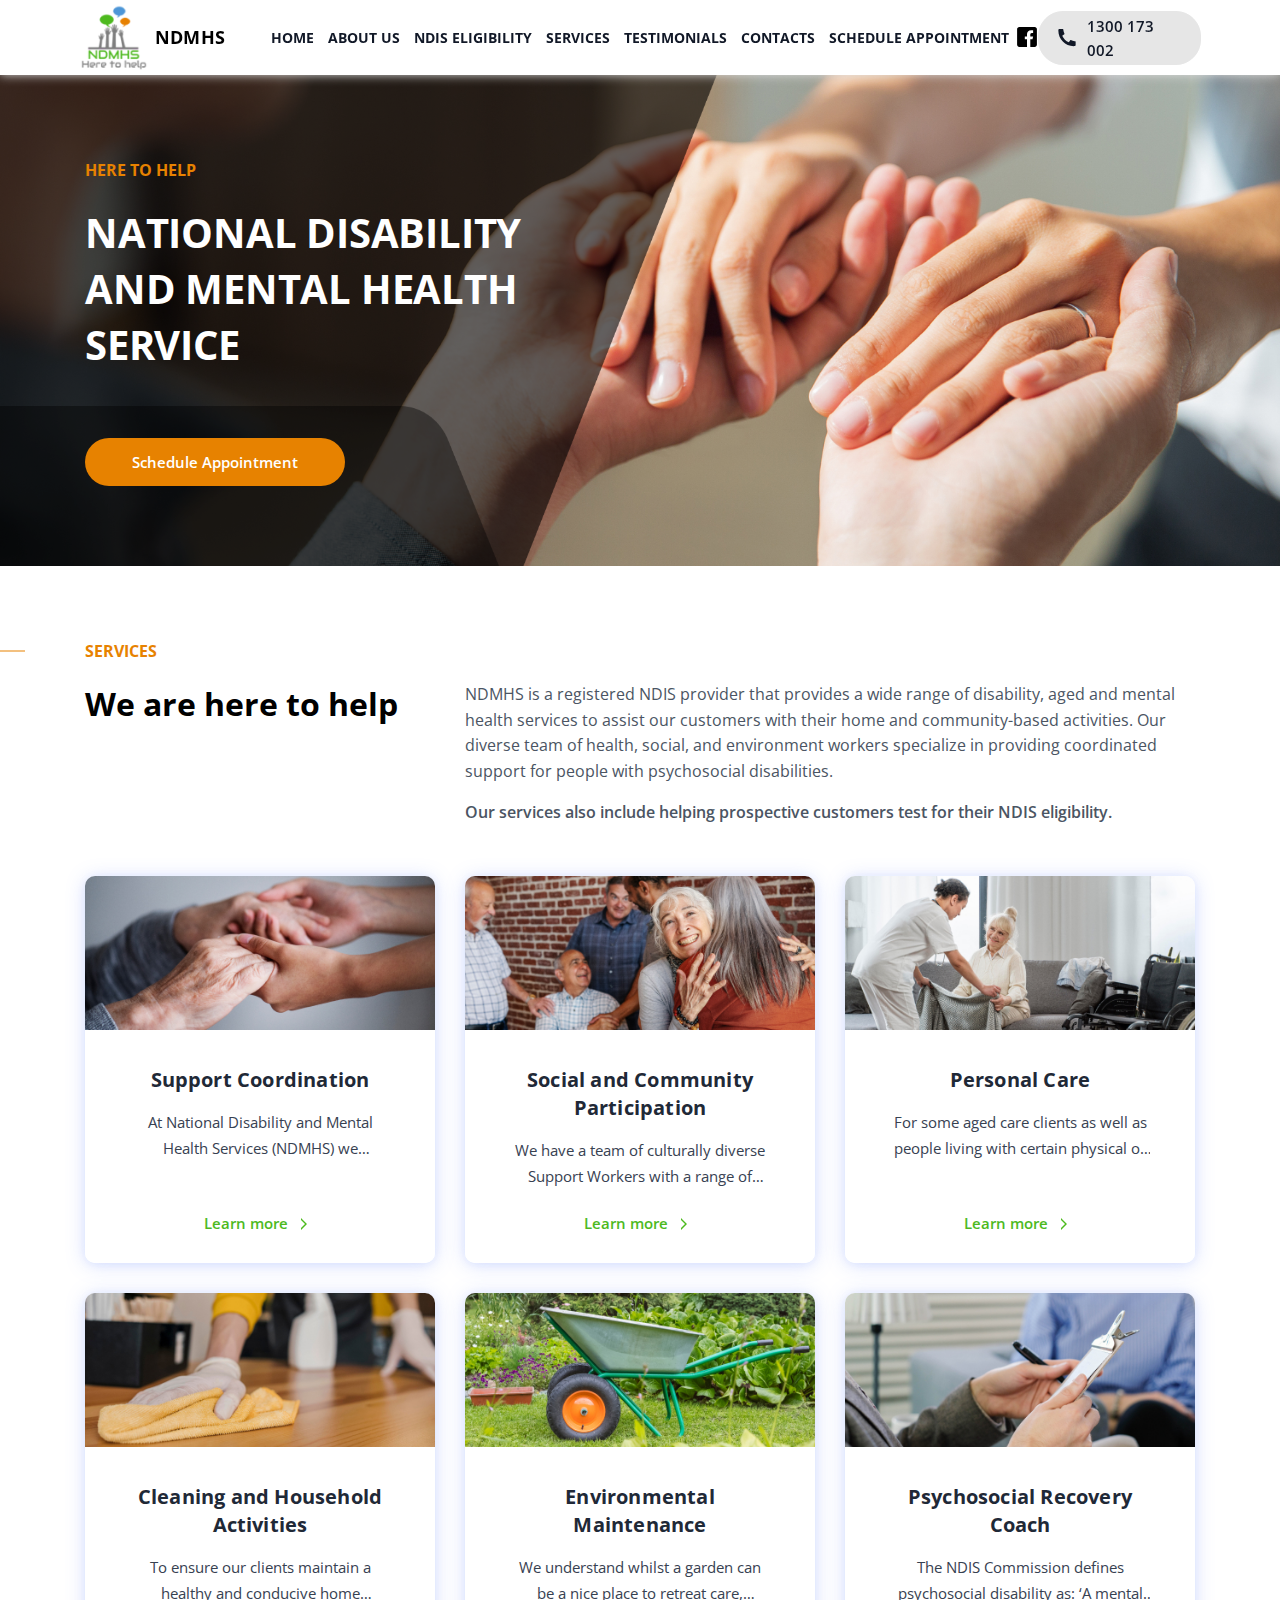
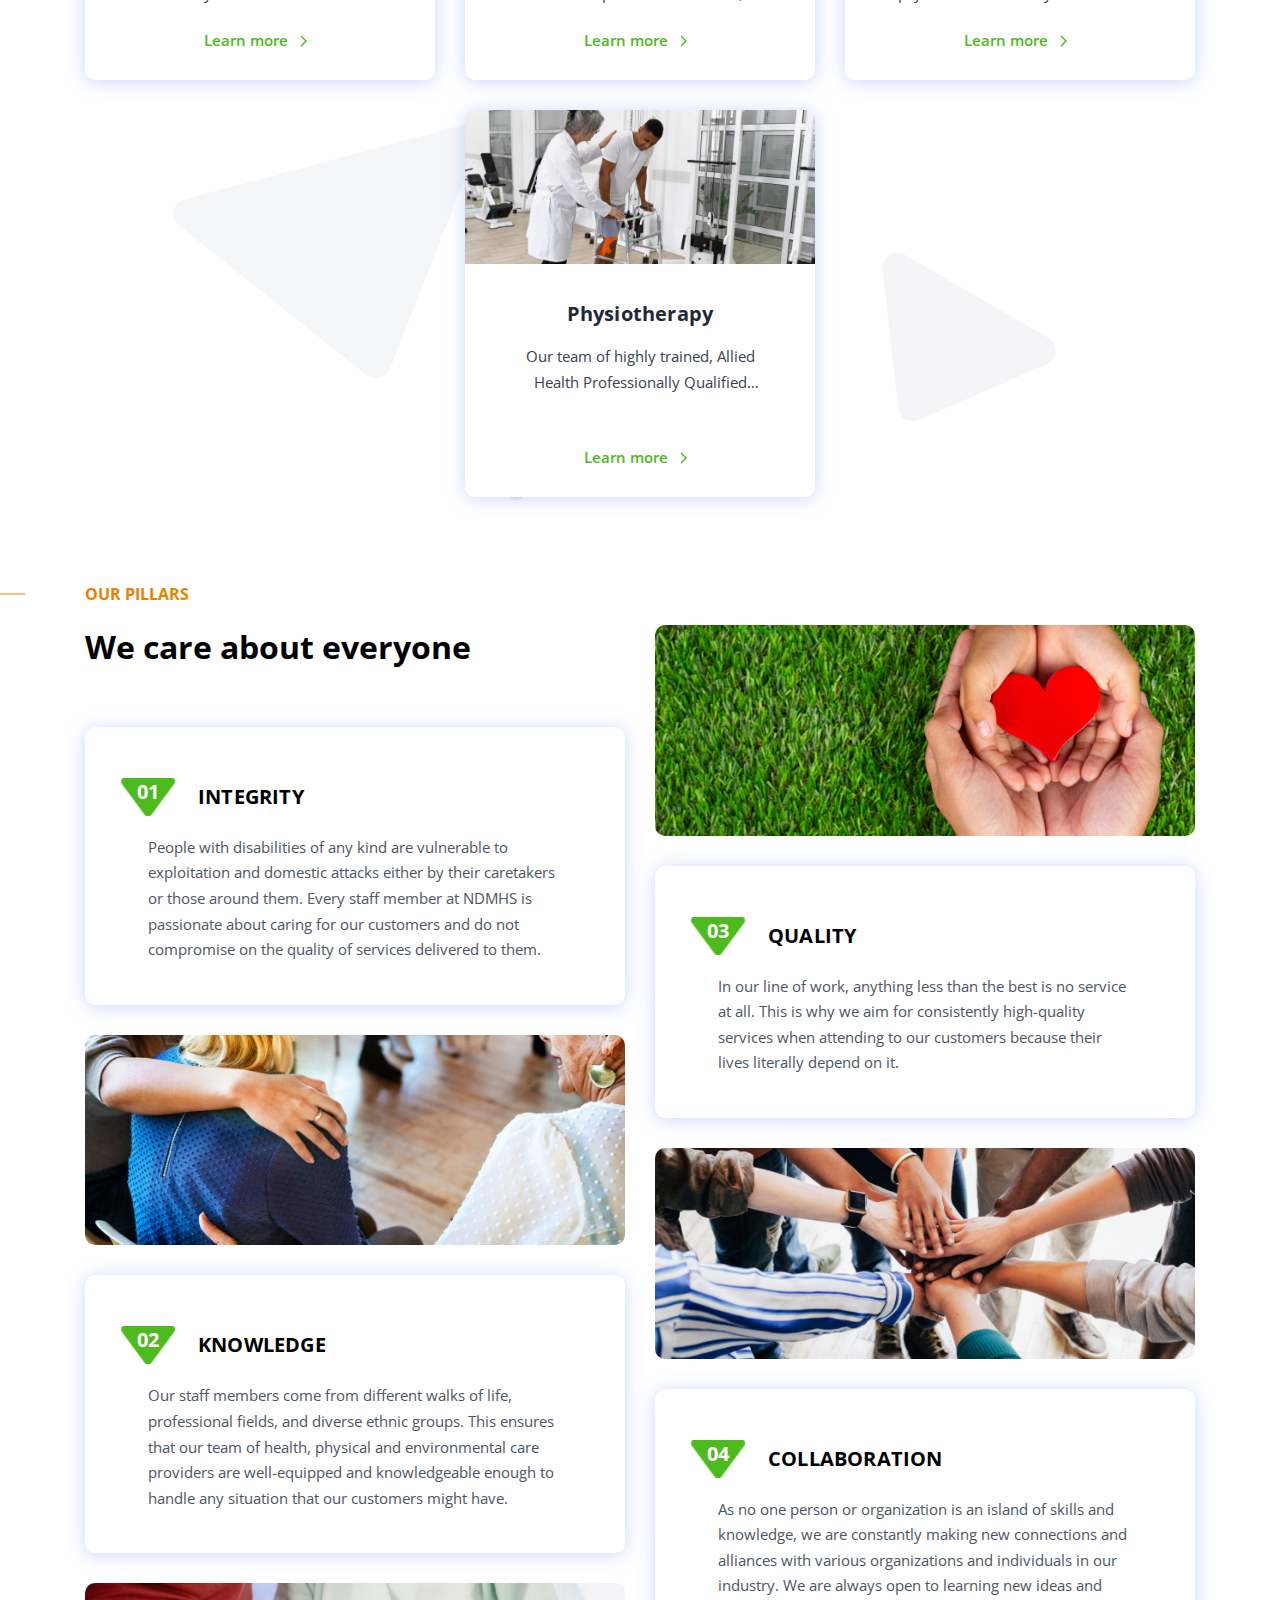
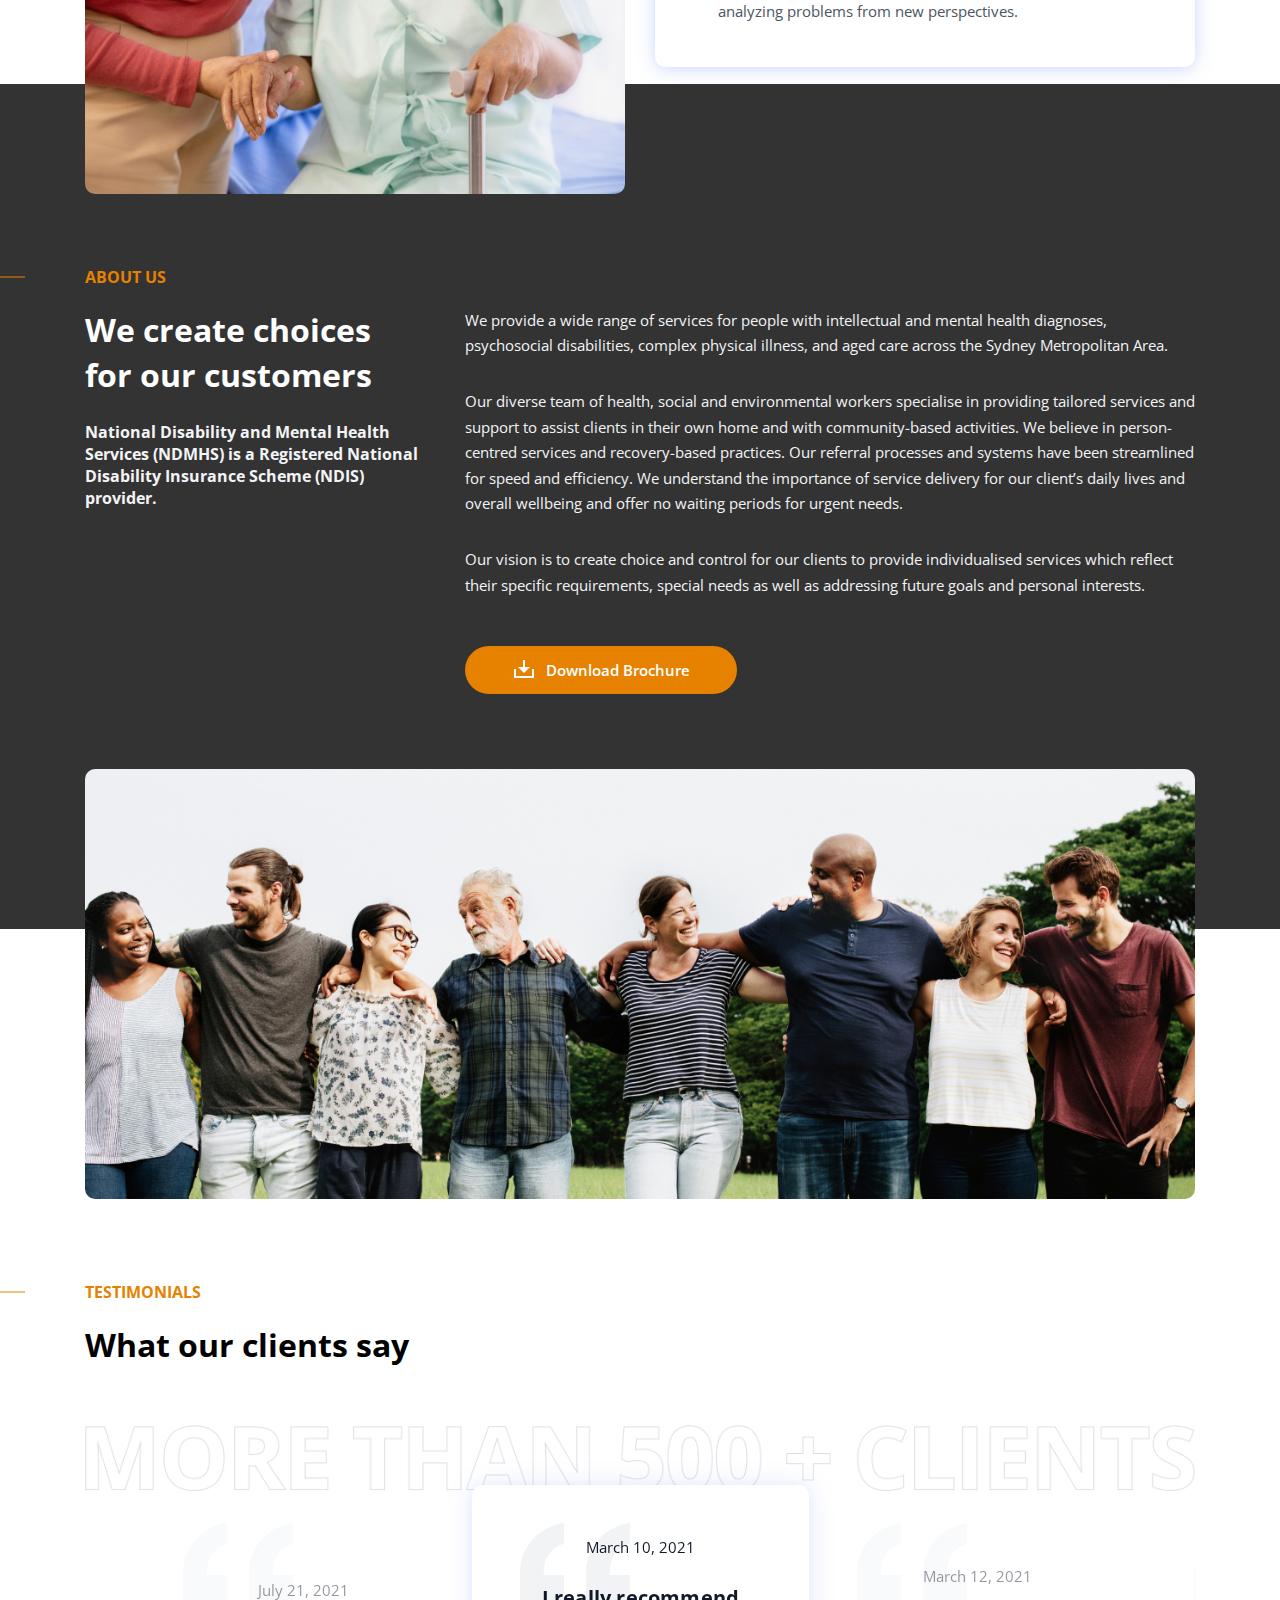
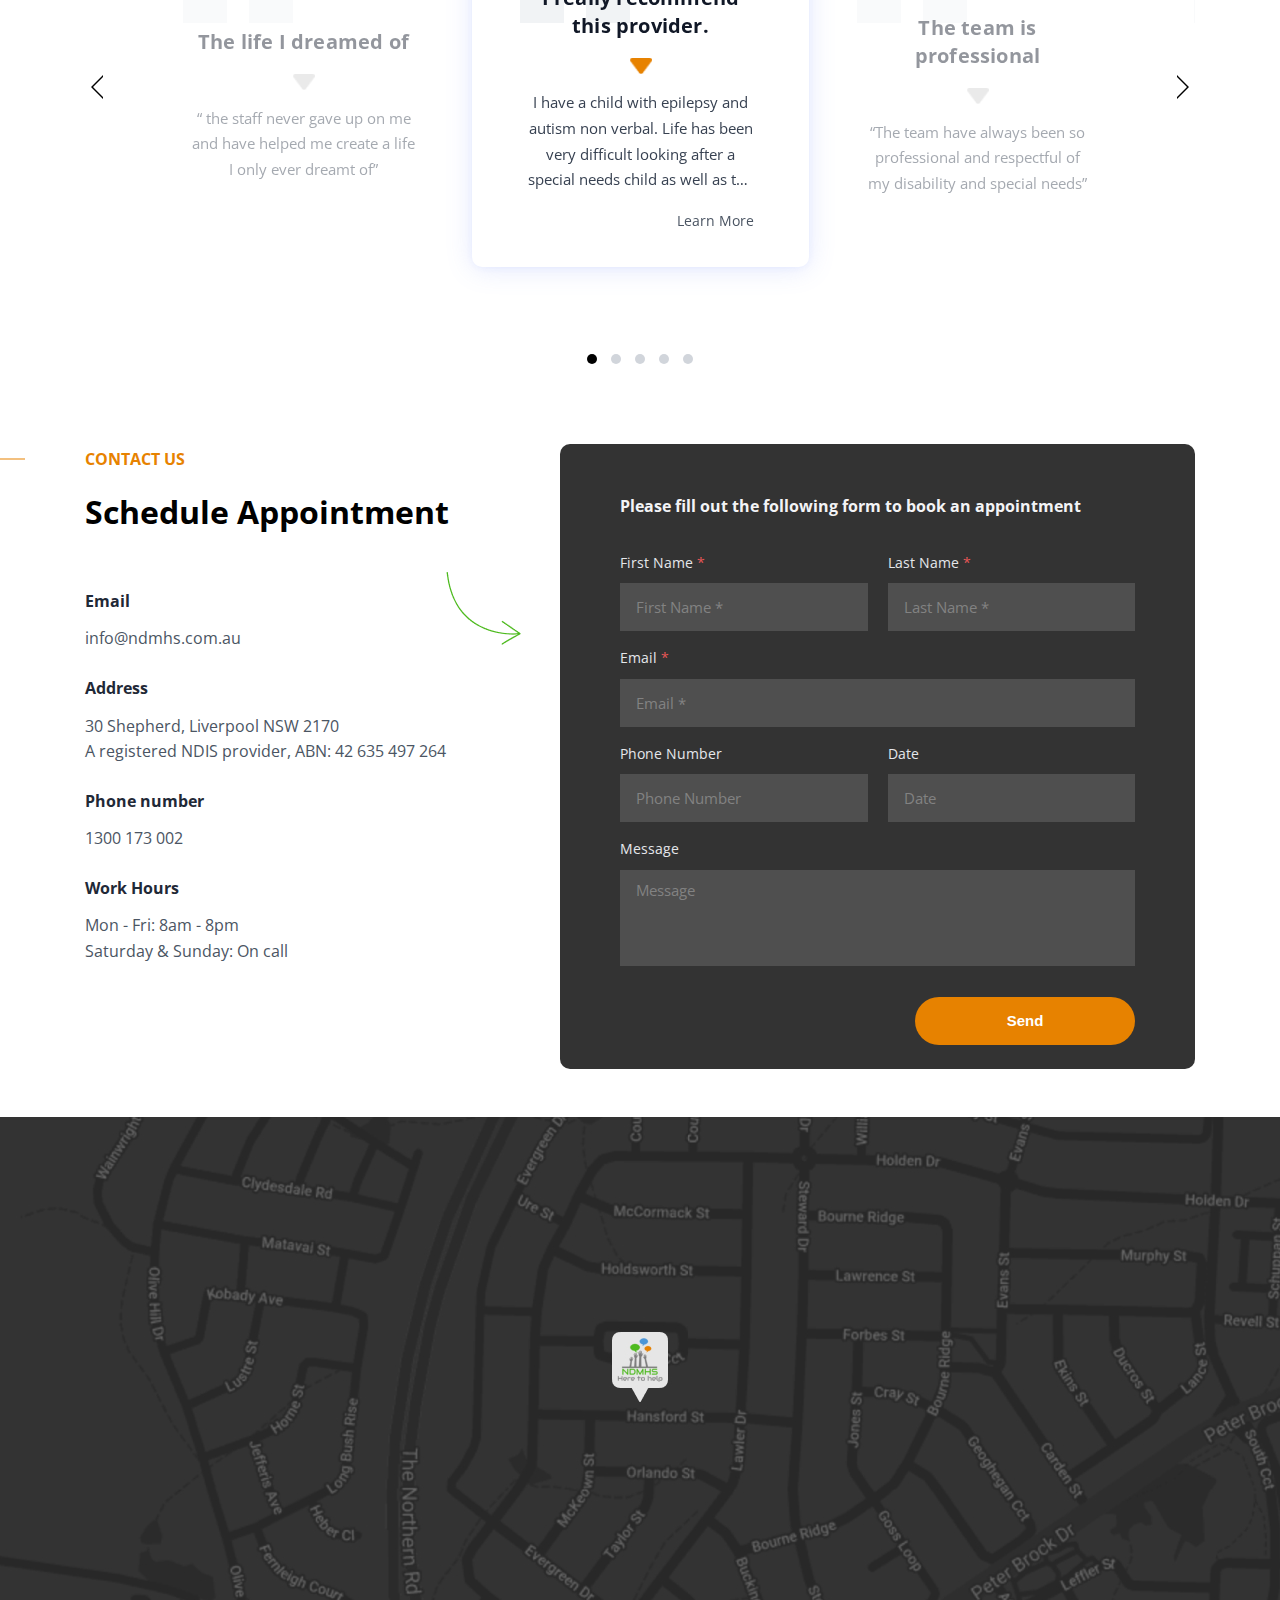
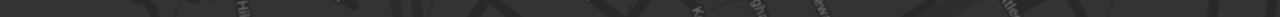
==== commit 4d881727: "update" ====
--- a/index.html
+++ b/index.html
@@ -470,7 +470,7 @@
                                     <p class="title">Address</p>
                                     <div class="descr">
                                         <p>
-                                            30 Shepherd, Liverpool NSW 2170
+                                            30 Shepherd, Liverpool NSW 2170<br>
                                             A registered NDIS provider, ABN: 42 635 497 264
                                         </p>
                                     </div>
@@ -538,7 +538,8 @@
             </section>
 
             <div class="mapsection">
-                <a href="#" target="_blank">
+                <a href="https://www.google.com.ua/maps/place/30+Shepherd+St,+Liverpool+NSW+2170,+%D0%90%D0%B2%D1%81%D1%82%D1%80%D0%B0%D0%BB%D0%B8%D1%8F/@-33.9329111,150.9204447,17z/data=!3m1!4b1!4m5!3m4!1s0x6b1295a425900001:0x3c05881b8baa0349!8m2!3d-33.9329156!4d150.9226334?hl=ru"
+                    target="_blank">
                     <img src="img/mapimg.jpg" alt="map">
                 </a>
             </div>
